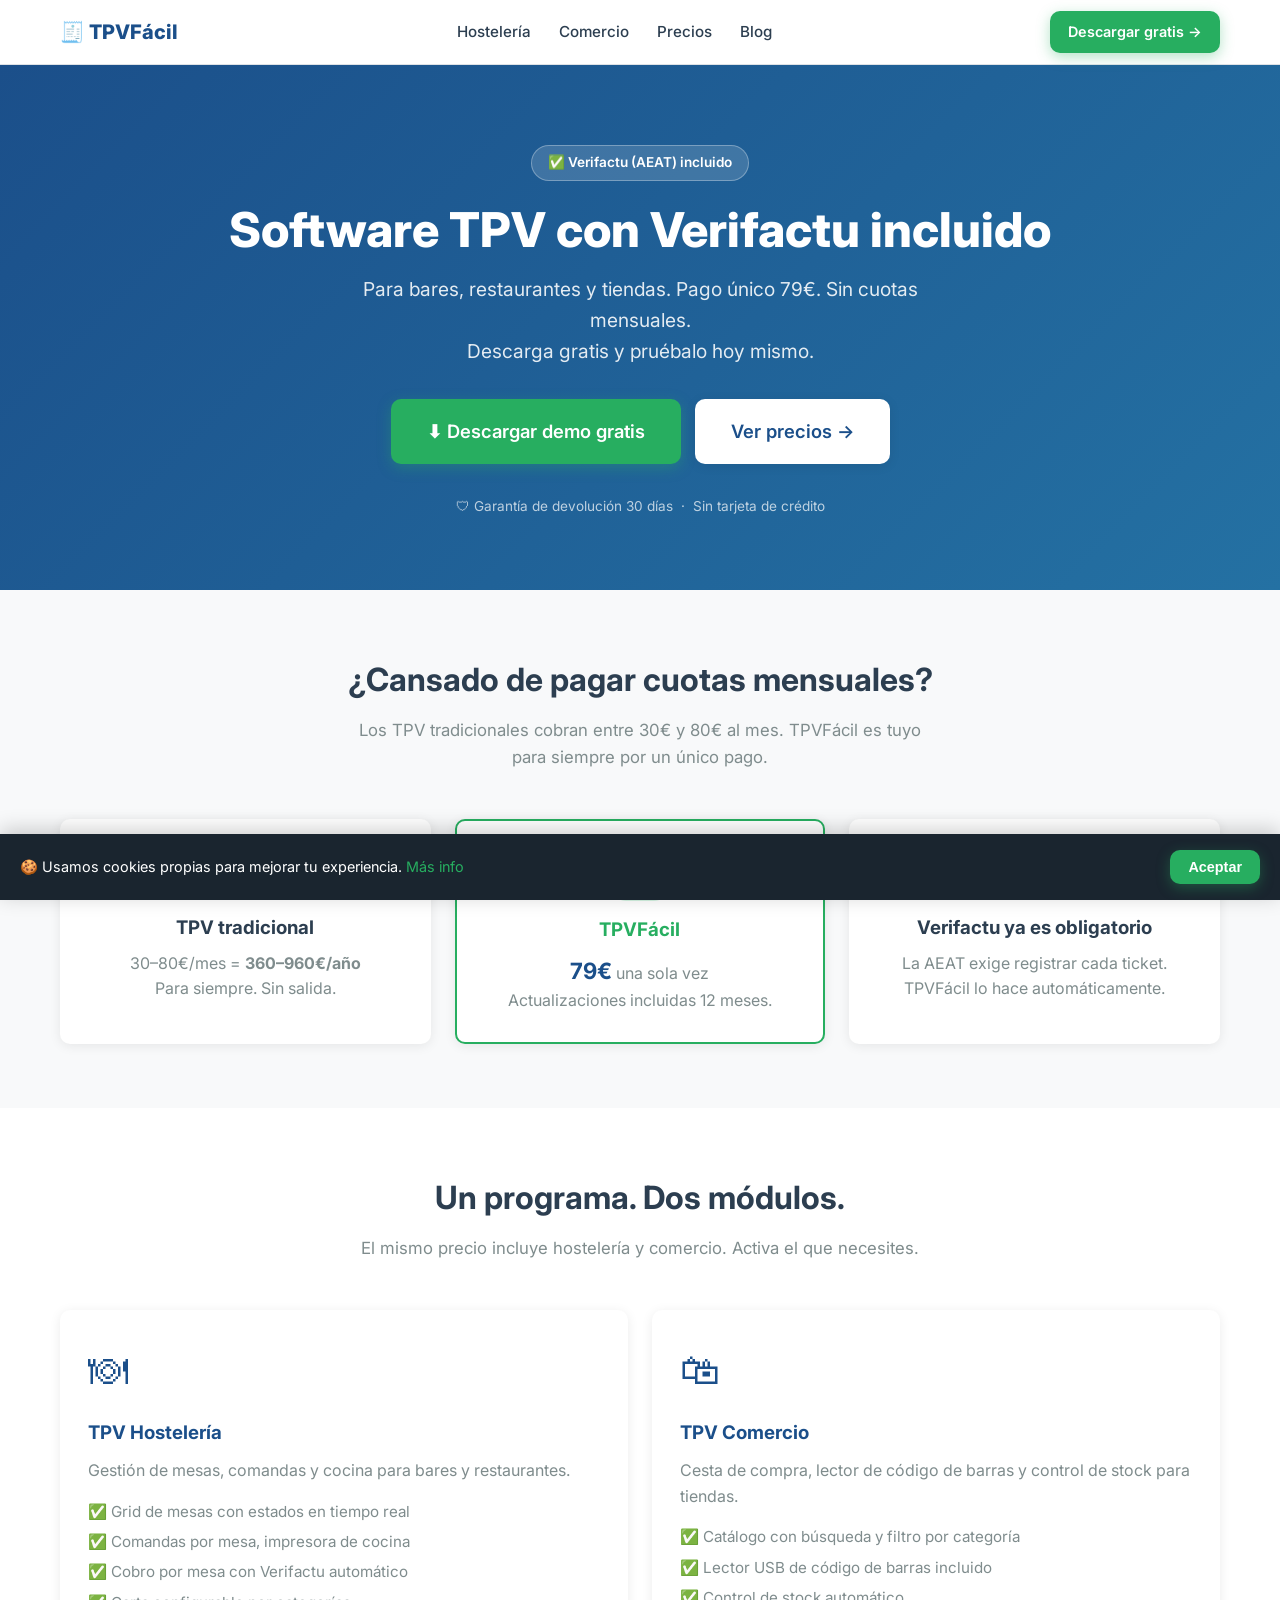
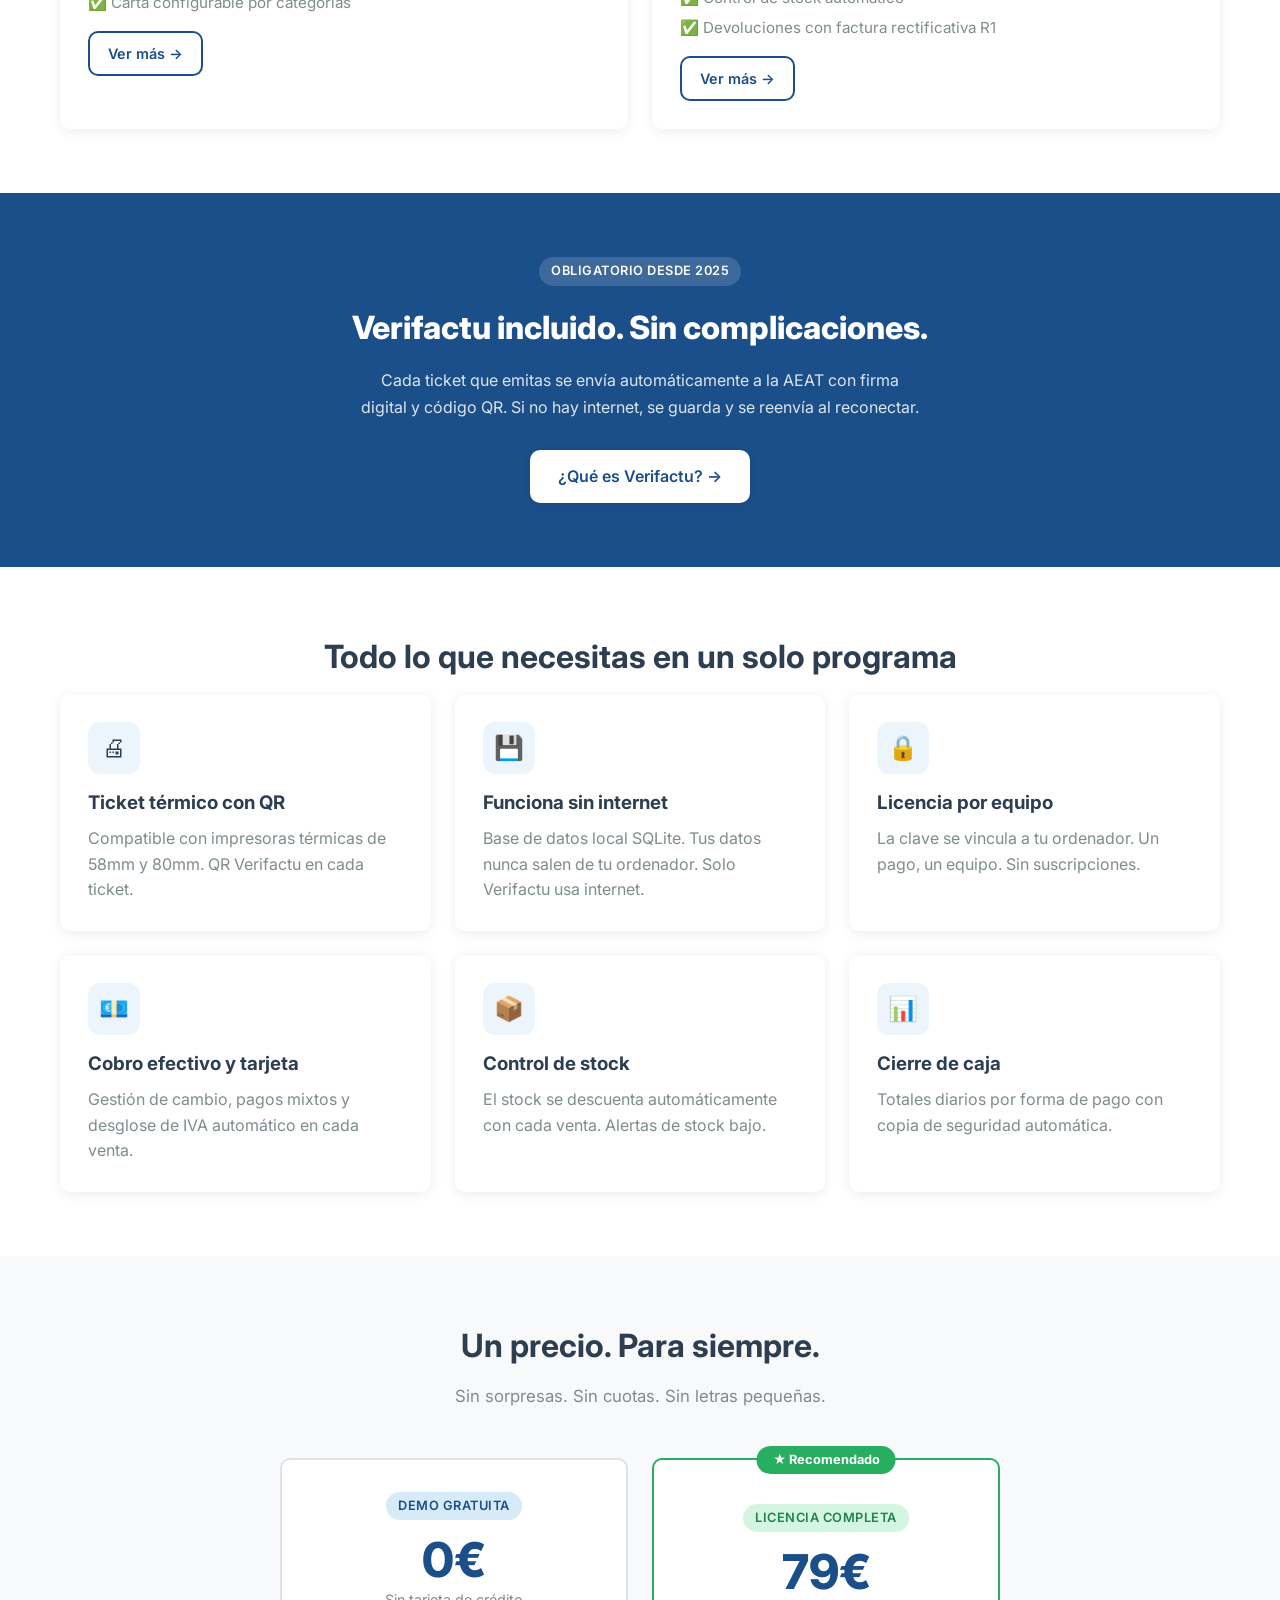
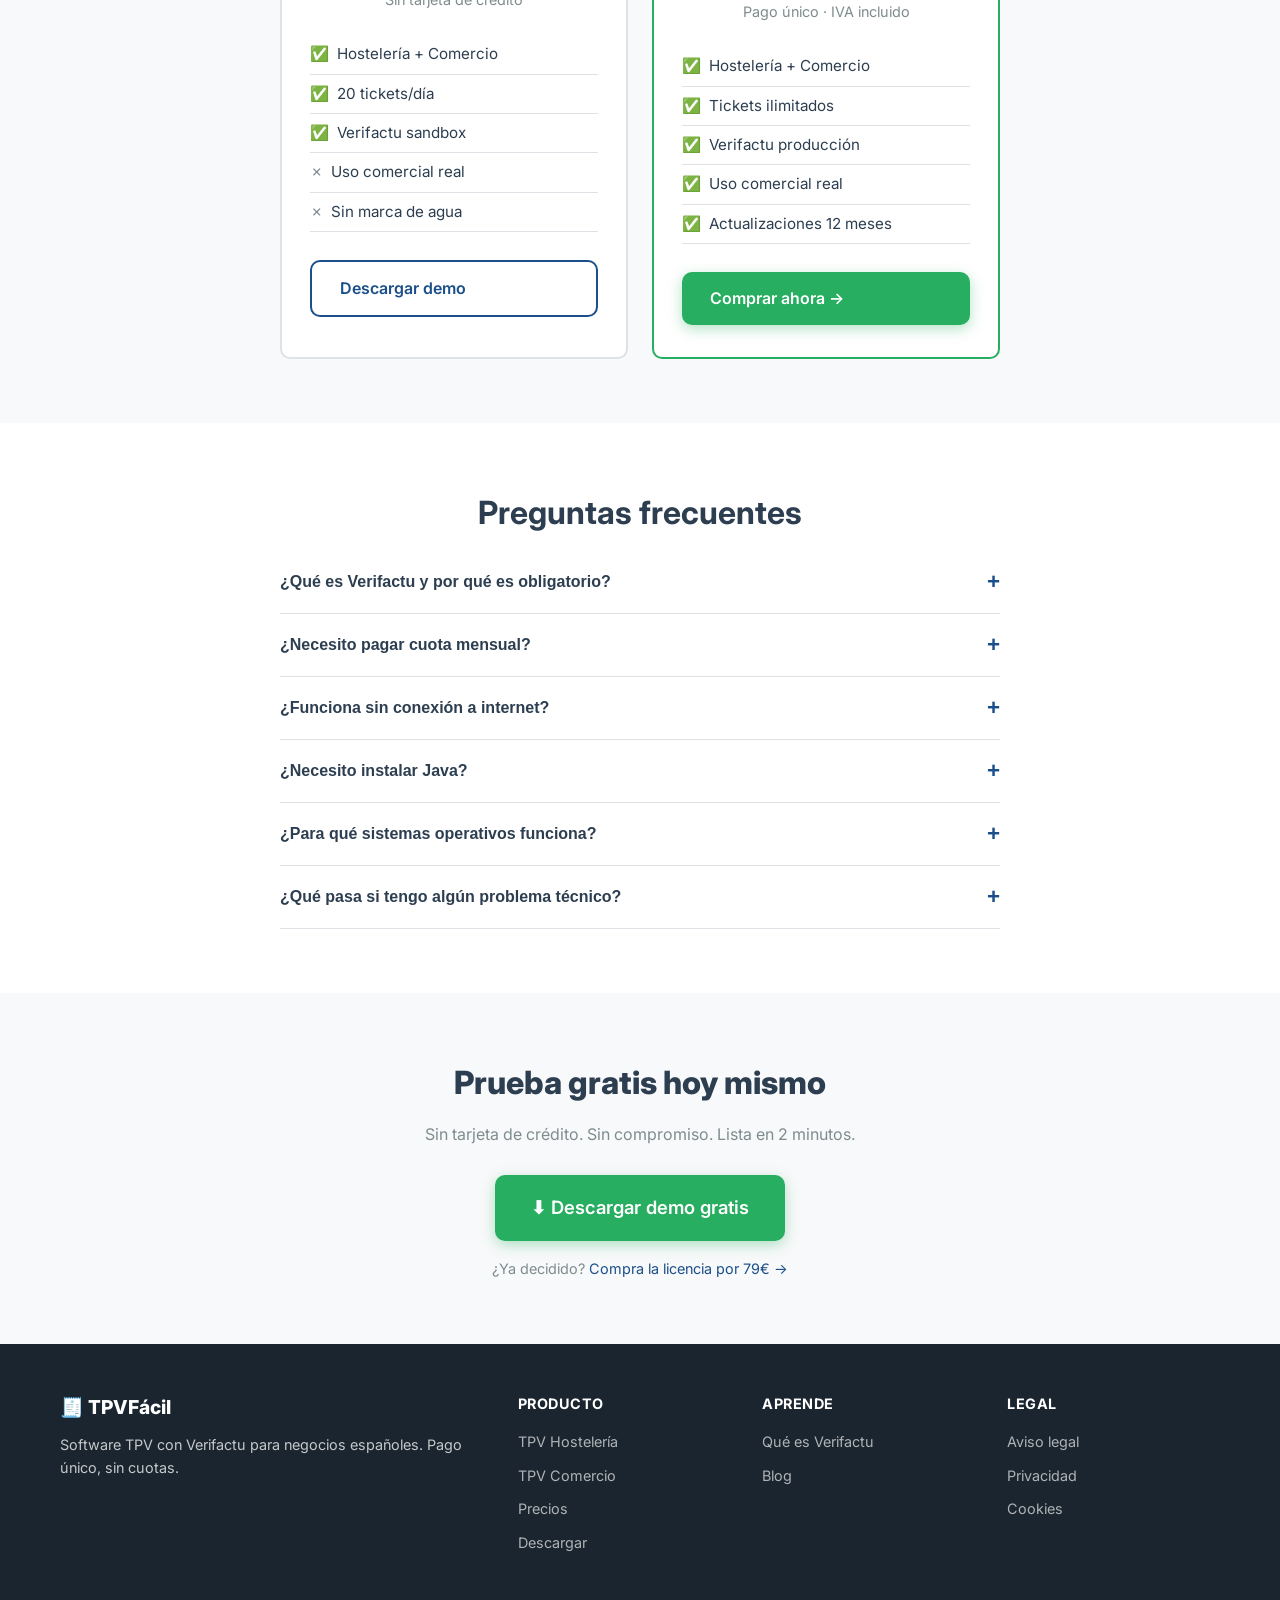
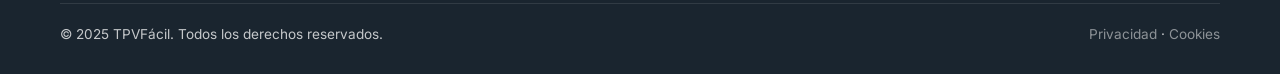
==== Web/index.html @ f5080285 "feat(web): fase 6 completa — web corporativa TPVFácil - Landing page, hostelería, comercio, precios," ====
<!DOCTYPE html>
<html lang="es">
<head>
  <meta charset="UTF-8">
  <meta name="viewport" content="width=device-width, initial-scale=1.0">
  <title>TPVFácil — Software TPV con Verifactu para Hostelería y Comercio | 79€</title>
  <meta name="description" content="Software TPV con Verifactu incluido para bares, restaurantes y tiendas. Pago único desde 79€. Sin suscripciones. Descarga gratis la demo.">
  <meta name="robots" content="index, follow">
  <link rel="canonical" href="https://tpvfacil.es/">

  <!-- Open Graph -->
  <meta property="og:type"        content="website">
  <meta property="og:url"         content="https://tpvfacil.es/">
  <meta property="og:title"       content="TPVFácil — Software TPV con Verifactu | 79€ pago único">
  <meta property="og:description" content="TPV para negocios españoles con Verifactu incluido. Sin cuotas mensuales.">
  <meta property="og:image"       content="https://tpvfacil.es/assets/img/og-home.png">

  <!-- Fuente -->
  <link rel="preconnect" href="https://fonts.googleapis.com">
  <link rel="preconnect" href="https://fonts.gstatic.com" crossorigin>
  <link href="https://fonts.googleapis.com/css2?family=Inter:wght@400;500;600;700;800&display=swap" rel="stylesheet">
  <link rel="stylesheet" href="assets/css/global.css">

  <!-- Schema.org SoftwareApplication + FAQPage -->
  <script type="application/ld+json">
  {
    "@context": "https://schema.org",
    "@graph": [
      {
        "@type": "SoftwareApplication",
        "name": "TPVFácil",
        "applicationCategory": "BusinessApplication",
        "operatingSystem": "Windows, macOS, Linux",
        "description": "Software TPV con Verifactu incluido para hostelería y comercio. Pago único.",
        "offers": {
          "@type": "Offer",
          "price": "79",
          "priceCurrency": "EUR",
          "availability": "https://schema.org/InStock"
        },
        "aggregateRating": {
          "@type": "AggregateRating",
          "ratingValue": "4.8",
          "reviewCount": "24"
        }
      },
      {
        "@type": "FAQPage",
        "mainEntity": [
          {
            "@type": "Question",
            "name": "¿Qué es Verifactu y por qué es obligatorio?",
            "acceptedAnswer": {
              "@type": "Answer",
              "text": "Verifactu es el sistema de la Agencia Tributaria (AEAT) que obliga a los negocios españoles a registrar y enviar cada ticket o factura en tiempo real. TPVFácil lo hace automáticamente en cada venta."
            }
          },
          {
            "@type": "Question",
            "name": "¿Necesito pagar cuota mensual?",
            "acceptedAnswer": {
              "@type": "Answer",
              "text": "No. TPVFácil tiene un precio único de 79€ que incluye tanto el módulo de hostelería como el de comercio, sin cuotas ni suscripciones."
            }
          },
          {
            "@type": "Question",
            "name": "¿Funciona sin internet?",
            "acceptedAnswer": {
              "@type": "Answer",
              "text": "Sí. TPVFácil funciona completamente sin internet. Solo necesita conexión en el momento de enviar los registros a la AEAT (Verifactu), que se realiza automáticamente y en segundo plano."
            }
          },
          {
            "@type": "Question",
            "name": "¿Necesito instalar Java para usar TPVFácil?",
            "acceptedAnswer": {
              "@type": "Answer",
              "text": "No. El instalador de TPVFácil ya incluye Java. Solo tienes que ejecutar el instalador y el programa estará listo para usarse."
            }
          },
          {
            "@type": "Question",
            "name": "¿Puedo probarlo antes de comprar?",
            "acceptedAnswer": {
              "@type": "Answer",
              "text": "Sí. La versión demo es completamente gratuita y no requiere tarjeta de crédito. Puedes emitir hasta 20 tickets diarios para probar todas las funciones."
            }
          },
          {
            "@type": "Question",
            "name": "¿Para qué sistemas operativos está disponible?",
            "acceptedAnswer": {
              "@type": "Answer",
              "text": "TPVFácil está disponible para Windows 10/11, macOS 13 o superior y distribuciones Linux basadas en Debian (Ubuntu, Linux Mint...)."
            }
          }
        ]
      }
    ]
  }
  </script>
</head>
<body>

<!-- ── NAVEGACIÓN ───────────────────────────────────── -->
<nav class="nav">
  <div class="contenedor">
    <div class="nav-inner">
      <a href="/" class="nav-logo">🧾 TPVFácil</a>
      <ul class="nav-links">
        <li><a href="/hosteleria/">Hostelería</a></li>
        <li><a href="/comercio/">Comercio</a></li>
        <li><a href="/precios/">Precios</a></li>
        <li><a href="/blog/">Blog</a></li>
      </ul>
      <a href="/descargar/" class="btn btn-primario btn-pequeno nav-cta">Descargar gratis →</a>
      <button class="nav-hamburger" id="btn-hamburguesa" aria-label="Menú" aria-expanded="false">
        <span></span><span></span><span></span>
      </button>
    </div>
  </div>
  <div class="nav-movil" id="nav-movil">
    <a href="/hosteleria/">🍽 Hostelería</a>
    <a href="/comercio/">🛍 Comercio</a>
    <a href="/precios/">💶 Precios</a>
    <a href="/blog/">📝 Blog</a>
    <a href="/descargar/" class="btn btn-primario mt-8">Descargar gratis →</a>
  </div>
</nav>

<!-- ── HERO ─────────────────────────────────────────── -->
<section class="hero">
  <div class="contenedor">
    <span class="hero-badge">✅ Verifactu (AEAT) incluido</span>
    <h1>Software TPV con Verifactu incluido</h1>
    <p class="hero-subtitulo">
      Para bares, restaurantes y tiendas. Pago único 79€. Sin cuotas mensuales.<br>
      Descarga gratis y pruébalo hoy mismo.
    </p>
    <div class="hero-botones">
      <a href="/descargar/" class="btn btn-primario btn-grande">⬇ Descargar demo gratis</a>
      <a href="/precios/" class="btn btn-blanco btn-grande">Ver precios →</a>
    </div>
    <p class="hero-garantia">🛡 Garantía de devolución 30 días &nbsp;·&nbsp; Sin tarjeta de crédito</p>
  </div>
</section>

<!-- ── DOLOR → SOLUCIÓN ─────────────────────────────── -->
<section class="seccion seccion-fondo">
  <div class="contenedor">
    <h2 class="seccion-titulo">¿Cansado de pagar cuotas mensuales?</h2>
    <p class="seccion-subtitulo">Los TPV tradicionales cobran entre 30€ y 80€ al mes. TPVFácil es tuyo para siempre por un único pago.</p>
    <div class="grid-3">
      <div class="tarjeta text-center">
        <div class="feature-icon" style="margin:0 auto 14px;">💸</div>
        <h3 style="margin-bottom:8px;">TPV tradicional</h3>
        <p class="text-gris">30–80€/mes = <strong>360–960€/año</strong><br>Para siempre. Sin salida.</p>
      </div>
      <div class="tarjeta text-center" style="border: 2px solid var(--verde);">
        <div class="feature-icon" style="margin:0 auto 14px; background:#D5F5E3;">✅</div>
        <h3 style="margin-bottom:8px; color:var(--verde);">TPVFácil</h3>
        <p class="text-gris"><strong style="color:var(--azul); font-size:1.4rem;">79€</strong> una sola vez<br>Actualizaciones incluidas 12 meses.</p>
      </div>
      <div class="tarjeta text-center">
        <div class="feature-icon" style="margin:0 auto 14px;">⚖️</div>
        <h3 style="margin-bottom:8px;">Verifactu ya es obligatorio</h3>
        <p class="text-gris">La AEAT exige registrar cada ticket. TPVFácil lo hace automáticamente.</p>
      </div>
    </div>
  </div>
</section>

<!-- ── DOS MÓDULOS ───────────────────────────────────── -->
<section class="seccion">
  <div class="contenedor">
    <h2 class="seccion-titulo">Un programa. Dos módulos.</h2>
    <p class="seccion-subtitulo">El mismo precio incluye hostelería y comercio. Activa el que necesites.</p>
    <div class="grid-2">
      <a href="/hosteleria/" class="tarjeta" style="display:block; text-decoration:none;">
        <div style="font-size:2.5rem; margin-bottom:16px;">🍽</div>
        <h3 style="margin-bottom:10px; color:var(--azul);">TPV Hostelería</h3>
        <p class="text-gris" style="margin-bottom:16px;">Gestión de mesas, comandas y cocina para bares y restaurantes.</p>
        <ul style="color:var(--gris); font-size:0.95rem; display:flex; flex-direction:column; gap:6px;">
          <li>✅ Grid de mesas con estados en tiempo real</li>
          <li>✅ Comandas por mesa, impresora de cocina</li>
          <li>✅ Cobro por mesa con Verifactu automático</li>
          <li>✅ Carta configurable por categorías</li>
        </ul>
        <span class="btn btn-secundario btn-pequeno mt-16">Ver más →</span>
      </a>
      <a href="/comercio/" class="tarjeta" style="display:block; text-decoration:none;">
        <div style="font-size:2.5rem; margin-bottom:16px;">🛍</div>
        <h3 style="margin-bottom:10px; color:var(--azul);">TPV Comercio</h3>
        <p class="text-gris" style="margin-bottom:16px;">Cesta de compra, lector de código de barras y control de stock para tiendas.</p>
        <ul style="color:var(--gris); font-size:0.95rem; display:flex; flex-direction:column; gap:6px;">
          <li>✅ Catálogo con búsqueda y filtro por categoría</li>
          <li>✅ Lector USB de código de barras incluido</li>
          <li>✅ Control de stock automático</li>
          <li>✅ Devoluciones con factura rectificativa R1</li>
        </ul>
        <span class="btn btn-secundario btn-pequeno mt-16">Ver más →</span>
      </a>
    </div>
  </div>
</section>

<!-- ── VERIFACTU ─────────────────────────────────────── -->
<section class="seccion seccion-azul">
  <div class="contenedor text-center">
    <span class="badge" style="background:rgba(255,255,255,.15); color:white; margin-bottom:16px;">Obligatorio desde 2025</span>
    <h2 style="font-size:clamp(1.5rem,3vw,2rem); font-weight:800; margin-bottom:14px;">Verifactu incluido. Sin complicaciones.</h2>
    <p style="opacity:.85; max-width:560px; margin:0 auto 28px; line-height:1.7;">
      Cada ticket que emitas se envía automáticamente a la AEAT con firma digital y código QR.
      Si no hay internet, se guarda y se reenvía al reconectar.
    </p>
    <a href="/verifactu/" class="btn btn-blanco">¿Qué es Verifactu? →</a>
  </div>
</section>

<!-- ── CARACTERÍSTICAS ───────────────────────────────── -->
<section class="seccion">
  <div class="contenedor">
    <h2 class="seccion-titulo">Todo lo que necesitas en un solo programa</h2>
    <div class="grid-3">
      <div class="tarjeta">
        <div class="feature-icon">🖨</div>
        <h3 style="margin-bottom:8px;">Ticket térmico con QR</h3>
        <p class="text-gris">Compatible con impresoras térmicas de 58mm y 80mm. QR Verifactu en cada ticket.</p>
      </div>
      <div class="tarjeta">
        <div class="feature-icon">💾</div>
        <h3 style="margin-bottom:8px;">Funciona sin internet</h3>
        <p class="text-gris">Base de datos local SQLite. Tus datos nunca salen de tu ordenador. Solo Verifactu usa internet.</p>
      </div>
      <div class="tarjeta">
        <div class="feature-icon">🔒</div>
        <h3 style="margin-bottom:8px;">Licencia por equipo</h3>
        <p class="text-gris">La clave se vincula a tu ordenador. Un pago, un equipo. Sin suscripciones.</p>
      </div>
      <div class="tarjeta">
        <div class="feature-icon">💶</div>
        <h3 style="margin-bottom:8px;">Cobro efectivo y tarjeta</h3>
        <p class="text-gris">Gestión de cambio, pagos mixtos y desglose de IVA automático en cada venta.</p>
      </div>
      <div class="tarjeta">
        <div class="feature-icon">📦</div>
        <h3 style="margin-bottom:8px;">Control de stock</h3>
        <p class="text-gris">El stock se descuenta automáticamente con cada venta. Alertas de stock bajo.</p>
      </div>
      <div class="tarjeta">
        <div class="feature-icon">📊</div>
        <h3 style="margin-bottom:8px;">Cierre de caja</h3>
        <p class="text-gris">Totales diarios por forma de pago con copia de seguridad automática.</p>
      </div>
    </div>
  </div>
</section>

<!-- ── PRECIOS ───────────────────────────────────────── -->
<section class="seccion seccion-fondo">
  <div class="contenedor">
    <h2 class="seccion-titulo">Un precio. Para siempre.</h2>
    <p class="seccion-subtitulo">Sin sorpresas. Sin cuotas. Sin letras pequeñas.</p>
    <div class="grid-2" style="max-width:720px; margin:0 auto;">
      <div class="precio-tarjeta">
        <span class="badge badge-azul">Demo gratuita</span>
        <p class="precio-importe">0€</p>
        <p class="precio-periodo">Sin tarjeta de crédito</p>
        <ul class="precio-lista">
          <li><span class="si">✅</span> Hostelería + Comercio</li>
          <li><span class="si">✅</span> 20 tickets/día</li>
          <li><span class="si">✅</span> Verifactu sandbox</li>
          <li><span class="no">✗</span> Uso comercial real</li>
          <li><span class="no">✗</span> Sin marca de agua</li>
        </ul>
        <a href="/descargar/" class="btn btn-secundario w-100">Descargar demo</a>
      </div>
      <div class="precio-tarjeta destacado">
        <span class="badge badge-verde" style="margin-top:12px; display:inline-block;">Licencia completa</span>
        <p class="precio-importe">79€</p>
        <p class="precio-periodo">Pago único · IVA incluido</p>
        <ul class="precio-lista">
          <li><span class="si">✅</span> Hostelería + Comercio</li>
          <li><span class="si">✅</span> Tickets ilimitados</li>
          <li><span class="si">✅</span> Verifactu producción</li>
          <li><span class="si">✅</span> Uso comercial real</li>
          <li><span class="si">✅</span> Actualizaciones 12 meses</li>
        </ul>
        <a href="/precios/" class="btn btn-primario w-100">Comprar ahora →</a>
      </div>
    </div>
  </div>
</section>

<!-- ── FAQ ───────────────────────────────────────────── -->
<section class="seccion">
  <div class="contenedor" style="max-width:760px;">
    <h2 class="seccion-titulo">Preguntas frecuentes</h2>
    <div class="faq-item">
      <button class="faq-pregunta">¿Qué es Verifactu y por qué es obligatorio?</button>
      <div class="faq-respuesta">Verifactu es el sistema de la Agencia Tributaria que obliga a los negocios a registrar cada ticket en tiempo real. TPVFácil lo hace automáticamente por ti en cada venta, sin que tengas que hacer nada.</div>
    </div>
    <div class="faq-item">
      <button class="faq-pregunta">¿Necesito pagar cuota mensual?</button>
      <div class="faq-respuesta">No. TPVFácil tiene un precio único de 79€ que incluye los dos módulos (hostelería y comercio). Sin cuotas mensuales, sin suscripciones.</div>
    </div>
    <div class="faq-item">
      <button class="faq-pregunta">¿Funciona sin conexión a internet?</button>
      <div class="faq-respuesta">Sí. El programa funciona completamente offline. Solo necesita internet para enviar los registros Verifactu a la AEAT, lo que hace en segundo plano. Si no hay conexión, guarda el registro y lo reenvía automáticamente al reconectar.</div>
    </div>
    <div class="faq-item">
      <button class="faq-pregunta">¿Necesito instalar Java?</button>
      <div class="faq-respuesta">No. El instalador ya incluye Java 21. Solo tienes que ejecutarlo y el programa estará listo para funcionar.</div>
    </div>
    <div class="faq-item">
      <button class="faq-pregunta">¿Para qué sistemas operativos funciona?</button>
      <div class="faq-respuesta">Windows 10 y 11, macOS 13 o superior, y distribuciones Linux basadas en Debian como Ubuntu o Linux Mint.</div>
    </div>
    <div class="faq-item">
      <button class="faq-pregunta">¿Qué pasa si tengo algún problema técnico?</button>
      <div class="faq-respuesta">Puedes contactarnos por correo y te respondemos en menos de 24 horas en días laborables. Además, tienes garantía de devolución de 30 días sin preguntas.</div>
    </div>
  </div>
</section>

<!-- ── CTA FINAL ─────────────────────────────────────── -->
<section class="seccion seccion-fondo">
  <div class="contenedor text-center">
    <h2 style="font-size:clamp(1.5rem,3vw,2rem); font-weight:800; margin-bottom:14px;">Prueba gratis hoy mismo</h2>
    <p class="text-gris" style="margin-bottom:28px;">Sin tarjeta de crédito. Sin compromiso. Lista en 2 minutos.</p>
    <a href="/descargar/" class="btn btn-primario btn-grande">⬇ Descargar demo gratis</a>
    <p class="text-gris mt-16" style="font-size:0.9rem;">¿Ya decidido? <a href="/precios/">Compra la licencia por 79€ →</a></p>
  </div>
</section>

<!-- ── FOOTER ────────────────────────────────────────── -->
<footer class="footer">
  <div class="contenedor">
    <div class="footer-grid">
      <div>
        <p class="footer-marca">🧾 TPVFácil</p>
        <p class="footer-desc">Software TPV con Verifactu para negocios españoles. Pago único, sin cuotas.</p>
      </div>
      <div class="footer-col">
        <h4>Producto</h4>
        <ul>
          <li><a href="/hosteleria/">TPV Hostelería</a></li>
          <li><a href="/comercio/">TPV Comercio</a></li>
          <li><a href="/precios/">Precios</a></li>
          <li><a href="/descargar/">Descargar</a></li>
        </ul>
      </div>
      <div class="footer-col">
        <h4>Aprende</h4>
        <ul>
          <li><a href="/verifactu/">Qué es Verifactu</a></li>
          <li><a href="/blog/">Blog</a></li>
        </ul>
      </div>
      <div class="footer-col">
        <h4>Legal</h4>
        <ul>
          <li><a href="/legal/aviso-legal.html">Aviso legal</a></li>
          <li><a href="/legal/privacidad.html">Privacidad</a></li>
          <li><a href="/legal/cookies.html">Cookies</a></li>
        </ul>
      </div>
    </div>
    <div class="footer-bottom">
      <span>© 2025 TPVFácil. Todos los derechos reservados.</span>
      <span><a href="/legal/privacidad.html">Privacidad</a> · <a href="/legal/cookies.html">Cookies</a></span>
    </div>
  </div>
</footer>

<!-- ── BANNER COOKIES ────────────────────────────────── -->
<div id="banner-cookies" class="oculto">
  <p>🍪 Usamos cookies propias para mejorar tu experiencia. <a href="/legal/cookies.html">Más info</a></p>
  <button id="aceptar-cookies" class="btn btn-primario btn-pequeno">Aceptar</button>
</div>

<script src="assets/js/main.js"></script>
</body>
</html>
---- Web/assets/css/global.css ----
/* =====================================================
   TPVFácil — CSS Global
   Mobile-first, sin frameworks
   ===================================================== */

/* ── Variables ────────────────────────────────────── */
:root {
  --azul:       #1B4F8A;
  --azul-oscuro:#143D6B;
  --verde:      #27AE60;
  --verde-oscuro:#1E8449;
  --naranja:    #E67E22;
  --rojo:       #E74C3C;
  --fondo:      #F8F9FA;
  --blanco:     #FFFFFF;
  --texto:      #2C3E50;
  --gris:       #7F8C8D;
  --gris-claro: #ECF0F1;
  --borde:      #DEE2E6;
  --sombra:     0 2px 12px rgba(0,0,0,0.08);
  --sombra-hover: 0 6px 24px rgba(0,0,0,0.14);
  --radio:      10px;
  --max-ancho:  1200px;
  --fuente:     'Inter', -apple-system, BlinkMacSystemFont, 'Segoe UI', sans-serif;
}

/* ── Reset ────────────────────────────────────────── */
*, *::before, *::after { box-sizing: border-box; margin: 0; padding: 0; }
html { scroll-behavior: smooth; font-size: 16px; }
body {
  font-family: var(--fuente);
  color: var(--texto);
  background: var(--blanco);
  line-height: 1.6;
  -webkit-font-smoothing: antialiased;
}
img { max-width: 100%; height: auto; display: block; }
a  { color: var(--azul); text-decoration: none; }
a:hover { text-decoration: underline; }
ul { list-style: none; }

/* ── Contenedor ───────────────────────────────────── */
.contenedor {
  width: 100%;
  max-width: var(--max-ancho);
  margin: 0 auto;
  padding: 0 20px;
}

/* ── Sección ──────────────────────────────────────── */
.seccion { padding: 64px 0; }
.seccion-fondo { background: var(--fondo); }
.seccion-azul  { background: var(--azul); color: white; }

.seccion-titulo {
  font-size: clamp(1.5rem, 3vw, 2rem);
  font-weight: 700;
  text-align: center;
  margin-bottom: 12px;
  color: var(--texto);
}
.seccion-subtitulo {
  text-align: center;
  color: var(--gris);
  font-size: 1.05rem;
  margin-bottom: 48px;
  max-width: 600px;
  margin-left: auto;
  margin-right: auto;
}

/* ── Botones ──────────────────────────────────────── */
.btn {
  display: inline-flex;
  align-items: center;
  gap: 8px;
  padding: 14px 28px;
  border-radius: var(--radio);
  font-size: 1rem;
  font-weight: 600;
  cursor: pointer;
  border: none;
  transition: transform .15s, box-shadow .15s, background .15s;
  text-decoration: none;
  white-space: nowrap;
}
.btn:hover { transform: translateY(-2px); text-decoration: none; }
.btn:active { transform: translateY(0); }

.btn-primario {
  background: var(--verde);
  color: white;
  box-shadow: 0 4px 14px rgba(39,174,96,0.35);
}
.btn-primario:hover { background: var(--verde-oscuro); box-shadow: 0 6px 20px rgba(39,174,96,0.45); }

.btn-secundario {
  background: transparent;
  color: var(--azul);
  border: 2px solid var(--azul);
}
.btn-secundario:hover { background: var(--azul); color: white; }

.btn-blanco {
  background: white;
  color: var(--azul);
  box-shadow: var(--sombra);
}
.btn-blanco:hover { box-shadow: var(--sombra-hover); }

.btn-grande { padding: 18px 36px; font-size: 1.15rem; }
.btn-pequeno { padding: 9px 18px; font-size: 0.9rem; }

/* ── Tarjeta ──────────────────────────────────────── */
.tarjeta {
  background: white;
  border-radius: var(--radio);
  box-shadow: var(--sombra);
  padding: 28px;
  transition: box-shadow .2s, transform .2s;
}
.tarjeta:hover { box-shadow: var(--sombra-hover); transform: translateY(-3px); }

/* ── Grid de características ──────────────────────── */
.grid-2 { display: grid; grid-template-columns: 1fr; gap: 24px; }
.grid-3 { display: grid; grid-template-columns: 1fr; gap: 24px; }
.grid-4 { display: grid; grid-template-columns: 1fr 1fr; gap: 20px; }

@media (min-width: 640px) {
  .grid-2 { grid-template-columns: 1fr 1fr; }
  .grid-4 { grid-template-columns: repeat(4, 1fr); }
}
@media (min-width: 900px) {
  .grid-3 { grid-template-columns: repeat(3, 1fr); }
}

/* ── Icono característica ─────────────────────────── */
.feature-icon {
  width: 52px;
  height: 52px;
  background: #EBF5FB;
  border-radius: 12px;
  display: flex;
  align-items: center;
  justify-content: center;
  font-size: 1.5rem;
  margin-bottom: 14px;
}

/* ── Badge ────────────────────────────────────────── */
.badge {
  display: inline-block;
  padding: 4px 12px;
  border-radius: 20px;
  font-size: 0.8rem;
  font-weight: 600;
  text-transform: uppercase;
  letter-spacing: .5px;
}
.badge-verde   { background: #D5F5E3; color: #1E8449; }
.badge-azul    { background: #D6EAF8; color: #1B4F8A; }
.badge-naranja { background: #FDEBD0; color: #E67E22; }

/* ── Tabla comparativa ────────────────────────────── */
.tabla-comparativa {
  width: 100%;
  border-collapse: collapse;
  margin-top: 24px;
}
.tabla-comparativa th {
  background: var(--azul);
  color: white;
  padding: 14px 16px;
  text-align: left;
}
.tabla-comparativa td {
  padding: 12px 16px;
  border-bottom: 1px solid var(--borde);
}
.tabla-comparativa tr:nth-child(even) td { background: var(--fondo); }
.tabla-comparativa .si  { color: var(--verde); font-weight: 700; }
.tabla-comparativa .no  { color: var(--gris); }

/* ── Precio tarjeta ───────────────────────────────── */
.precio-tarjeta {
  border: 2px solid var(--borde);
  border-radius: var(--radio);
  padding: 32px 28px;
  text-align: center;
  background: white;
}
.precio-tarjeta.destacado {
  border-color: var(--verde);
  position: relative;
}
.precio-tarjeta.destacado::before {
  content: '★ Recomendado';
  position: absolute;
  top: -14px;
  left: 50%;
  transform: translateX(-50%);
  background: var(--verde);
  color: white;
  padding: 4px 16px;
  border-radius: 20px;
  font-size: 0.8rem;
  font-weight: 700;
  white-space: nowrap;
}
.precio-importe {
  font-size: 3rem;
  font-weight: 800;
  color: var(--azul);
  line-height: 1;
  margin: 16px 0 4px;
}
.precio-periodo { color: var(--gris); font-size: 0.9rem; margin-bottom: 24px; }
.precio-lista   { text-align: left; margin-bottom: 28px; }
.precio-lista li {
  padding: 7px 0;
  border-bottom: 1px solid var(--borde);
  display: flex;
  align-items: center;
  gap: 8px;
  font-size: 0.95rem;
}
.precio-lista .si  { color: var(--verde); }
.precio-lista .no  { color: var(--gris); }

/* ── FAQ ──────────────────────────────────────────── */
.faq-item {
  border-bottom: 1px solid var(--borde);
}
.faq-pregunta {
  width: 100%;
  text-align: left;
  padding: 18px 0;
  background: none;
  border: none;
  font-size: 1rem;
  font-weight: 600;
  color: var(--texto);
  cursor: pointer;
  display: flex;
  justify-content: space-between;
  align-items: center;
  gap: 12px;
}
.faq-pregunta::after {
  content: '+';
  font-size: 1.4rem;
  color: var(--azul);
  flex-shrink: 0;
  transition: transform .2s;
}
.faq-item.abierto .faq-pregunta::after { transform: rotate(45deg); }
.faq-respuesta {
  display: none;
  padding-bottom: 16px;
  color: var(--gris);
  line-height: 1.7;
}
.faq-item.abierto .faq-respuesta { display: block; }

/* ── Caja aviso ───────────────────────────────────── */
.aviso {
  border-left: 4px solid var(--naranja);
  background: #FEF9E7;
  padding: 16px 20px;
  border-radius: 0 var(--radio) var(--radio) 0;
  margin: 24px 0;
}
.aviso-azul {
  border-color: var(--azul);
  background: #EBF5FB;
}

/* ── Pasos numerados ──────────────────────────────── */
.pasos { counter-reset: paso; }
.paso {
  display: flex;
  gap: 16px;
  align-items: flex-start;
  padding: 20px 0;
  border-bottom: 1px solid var(--borde);
}
.paso-num {
  counter-increment: paso;
  width: 36px;
  height: 36px;
  background: var(--azul);
  color: white;
  border-radius: 50%;
  display: flex;
  align-items: center;
  justify-content: center;
  font-weight: 700;
  flex-shrink: 0;
}
.paso-num::before { content: counter(paso); }

/* ── NAVEGACIÓN ───────────────────────────────────── */
.nav {
  position: sticky;
  top: 0;
  z-index: 100;
  background: white;
  border-bottom: 1px solid var(--borde);
  transition: box-shadow .2s;
}
.nav.con-sombra { box-shadow: 0 2px 12px rgba(0,0,0,0.1); }
.nav-inner {
  display: flex;
  align-items: center;
  justify-content: space-between;
  height: 64px;
}
.nav-logo {
  font-size: 1.25rem;
  font-weight: 800;
  color: var(--azul);
  text-decoration: none;
  display: flex;
  align-items: center;
  gap: 8px;
}
.nav-logo:hover { text-decoration: none; }
.nav-links {
  display: none;
  align-items: center;
  gap: 28px;
}
.nav-links a {
  color: var(--texto);
  font-size: 0.95rem;
  font-weight: 500;
  transition: color .15s;
}
.nav-links a:hover { color: var(--azul); text-decoration: none; }
.nav-cta { display: none; }

.nav-hamburger {
  background: none;
  border: none;
  cursor: pointer;
  padding: 8px;
  display: flex;
  flex-direction: column;
  gap: 5px;
}
.nav-hamburger span {
  display: block;
  width: 24px;
  height: 2px;
  background: var(--texto);
  transition: .3s;
}

/* Menú móvil */
.nav-movil {
  display: none;
  flex-direction: column;
  gap: 4px;
  padding: 12px 20px 20px;
  border-top: 1px solid var(--borde);
  background: white;
}
.nav-movil.abierto { display: flex; }
.nav-movil a {
  padding: 10px 0;
  color: var(--texto);
  font-weight: 500;
  border-bottom: 1px solid var(--borde);
}

@media (min-width: 900px) {
  .nav-links { display: flex; }
  .nav-cta   { display: inline-flex; }
  .nav-hamburger { display: none; }
}

/* ── HERO ─────────────────────────────────────────── */
.hero {
  background: linear-gradient(135deg, var(--azul) 0%, #2471A3 100%);
  color: white;
  padding: 80px 0 72px;
  text-align: center;
}
.hero-badge {
  display: inline-block;
  background: rgba(255,255,255,0.15);
  border: 1px solid rgba(255,255,255,0.3);
  color: white;
  padding: 6px 16px;
  border-radius: 20px;
  font-size: 0.85rem;
  font-weight: 600;
  margin-bottom: 20px;
}
.hero h1 {
  font-size: clamp(1.8rem, 4.5vw, 3rem);
  font-weight: 800;
  line-height: 1.2;
  margin-bottom: 16px;
}
.hero-subtitulo {
  font-size: clamp(1rem, 2vw, 1.2rem);
  opacity: .88;
  max-width: 580px;
  margin: 0 auto 32px;
  line-height: 1.6;
}
.hero-botones {
  display: flex;
  flex-wrap: wrap;
  gap: 14px;
  justify-content: center;
  margin-bottom: 32px;
}
.hero-garantia {
  font-size: 0.85rem;
  opacity: .7;
}

/* ── FOOTER ───────────────────────────────────────── */
.footer {
  background: #1A252F;
  color: rgba(255,255,255,.75);
  padding: 48px 0 28px;
}
.footer-grid {
  display: grid;
  grid-template-columns: 1fr;
  gap: 32px;
  margin-bottom: 40px;
}
@media (min-width: 640px) {
  .footer-grid { grid-template-columns: repeat(2, 1fr); }
}
@media (min-width: 900px) {
  .footer-grid { grid-template-columns: 2fr 1fr 1fr 1fr; }
}
.footer-marca {
  font-size: 1.2rem;
  font-weight: 800;
  color: white;
  margin-bottom: 10px;
}
.footer-desc { font-size: 0.9rem; line-height: 1.6; }
.footer-col h4 { color: white; font-size: 0.9rem; margin-bottom: 14px; text-transform: uppercase; letter-spacing: .5px; }
.footer-col ul li { margin-bottom: 8px; }
.footer-col a { color: rgba(255,255,255,.65); font-size: 0.9rem; transition: color .15s; }
.footer-col a:hover { color: white; text-decoration: none; }
.footer-bottom {
  border-top: 1px solid rgba(255,255,255,.1);
  padding-top: 20px;
  display: flex;
  flex-wrap: wrap;
  justify-content: space-between;
  gap: 12px;
  font-size: 0.85rem;
}
.footer-bottom a { color: rgba(255,255,255,.5); }
.footer-bottom a:hover { color: white; }

/* ── Banner cookies ───────────────────────────────── */
#banner-cookies {
  position: fixed;
  bottom: 0;
  left: 0;
  right: 0;
  background: #1A252F;
  color: white;
  padding: 16px 20px;
  display: flex;
  flex-wrap: wrap;
  align-items: center;
  gap: 16px;
  justify-content: space-between;
  z-index: 999;
  box-shadow: 0 -4px 20px rgba(0,0,0,0.2);
  font-size: 0.9rem;
}
#banner-cookies a { color: var(--verde); }
#banner-cookies.oculto { display: none; }

/* ── Breadcrumb ───────────────────────────────────── */
.breadcrumb {
  padding: 12px 0;
  font-size: 0.85rem;
  color: var(--gris);
}
.breadcrumb a { color: var(--azul); }
.breadcrumb span { margin: 0 6px; }

/* ── Utilities ────────────────────────────────────── */
.text-center { text-align: center; }
.text-gris   { color: var(--gris); }
.mt-8  { margin-top: 8px; }
.mt-16 { margin-top: 16px; }
.mt-24 { margin-top: 24px; }
.mt-32 { margin-top: 32px; }
.mb-8  { margin-bottom: 8px; }
.mb-16 { margin-bottom: 16px; }
.mb-24 { margin-bottom: 24px; }
.w-100 { width: 100%; }
.flex-center { display: flex; align-items: center; justify-content: center; gap: 12px; }
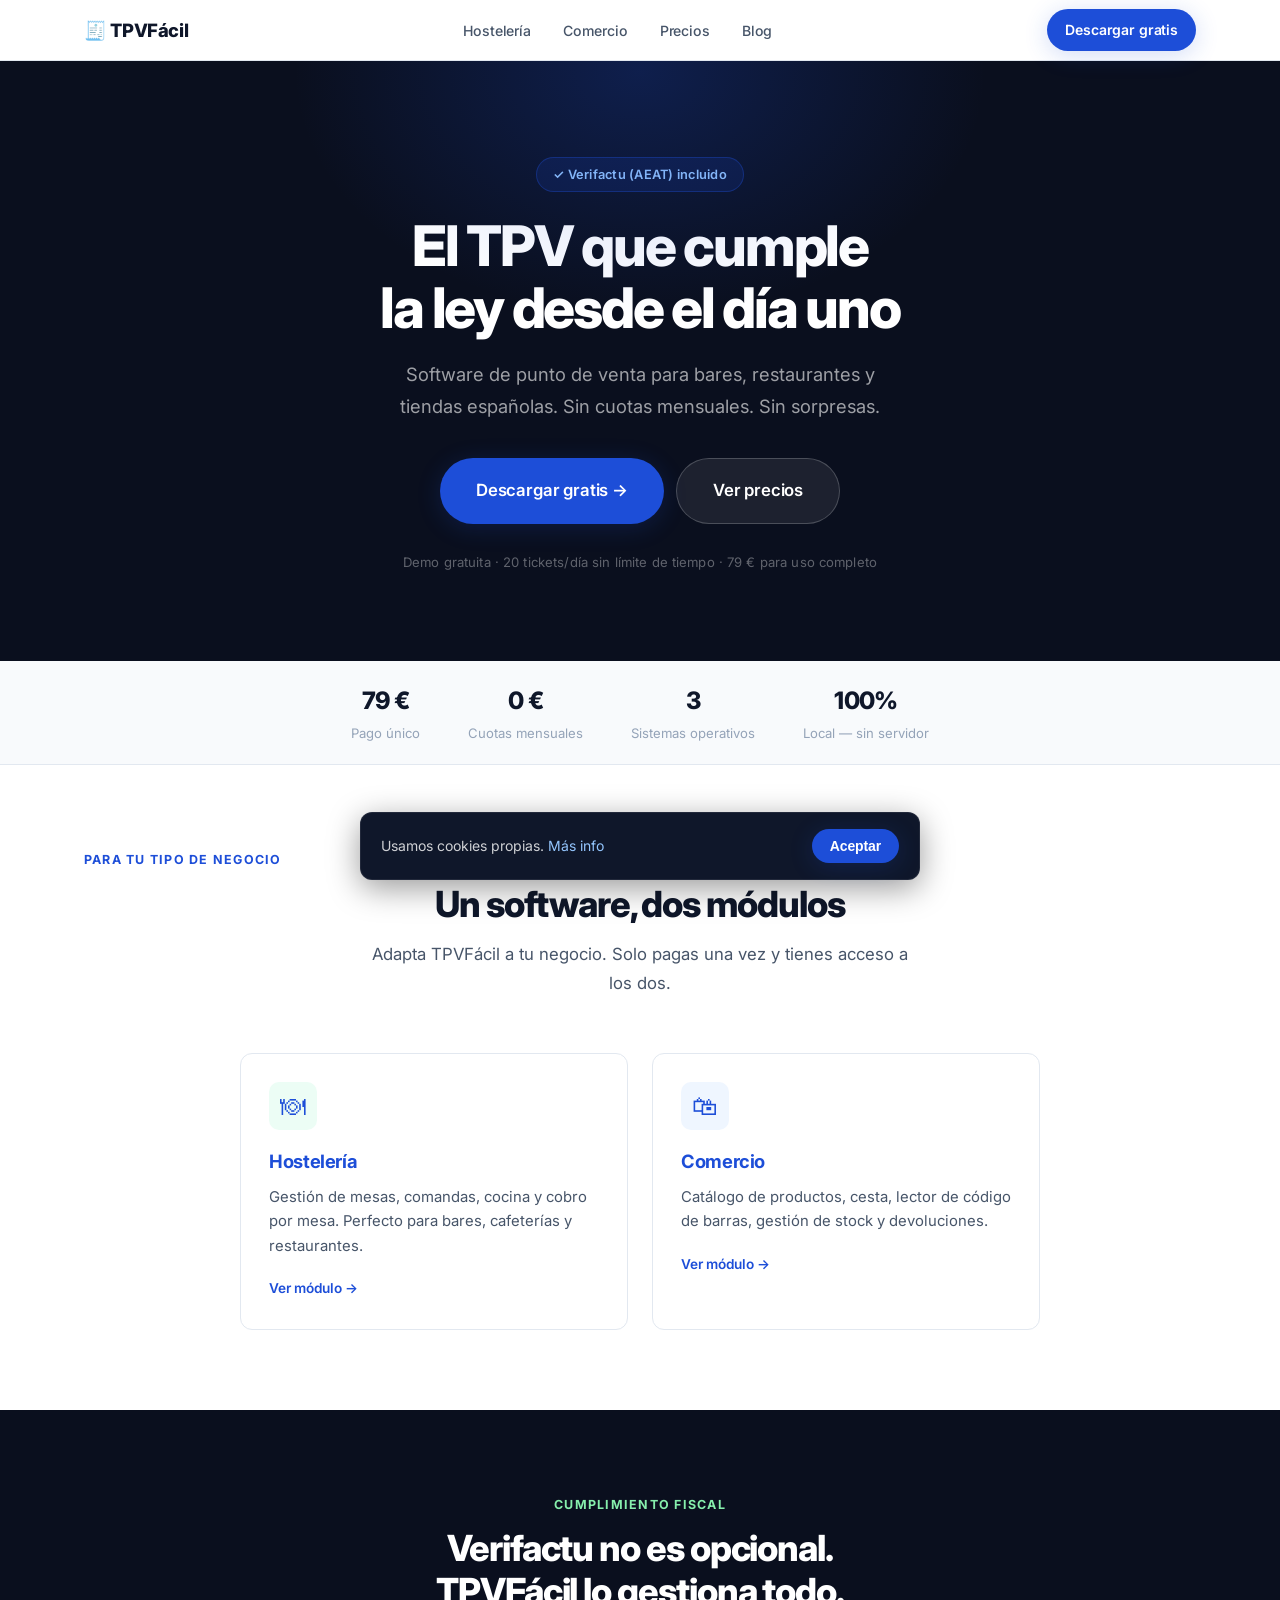
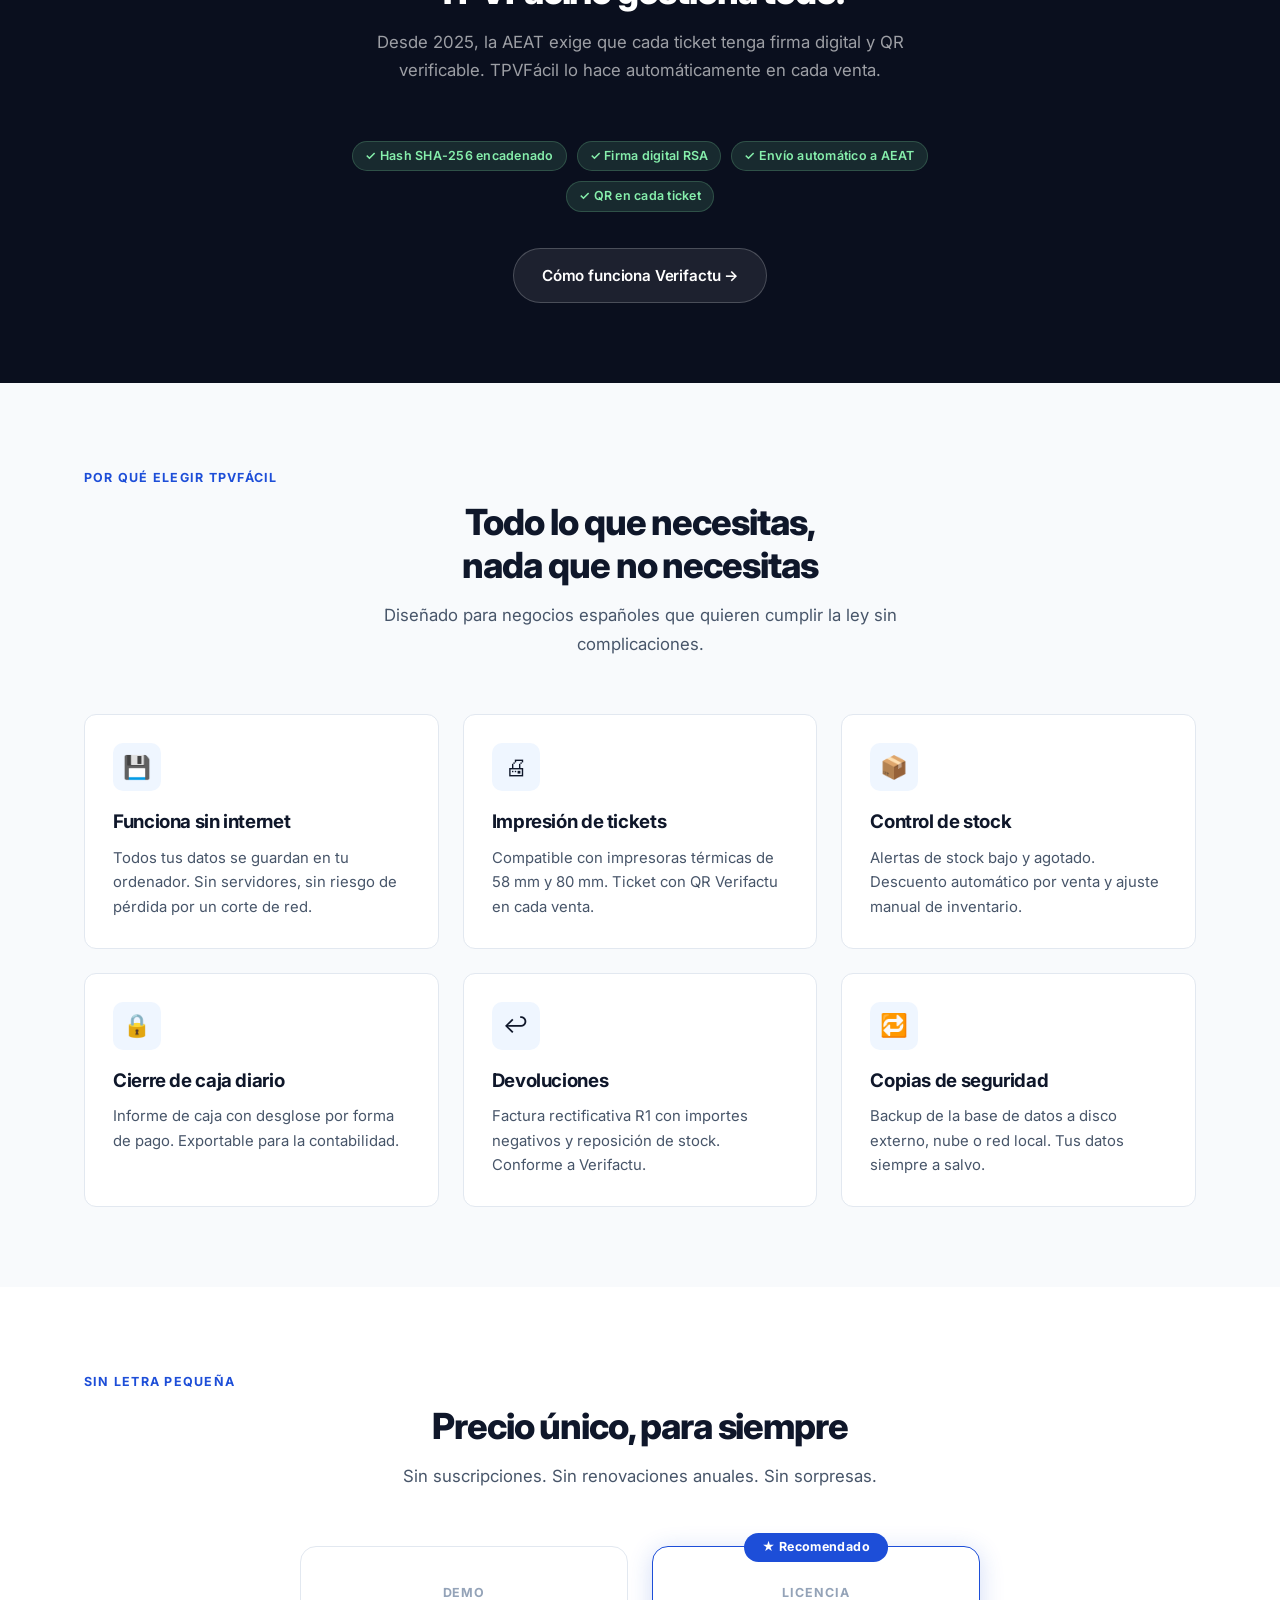
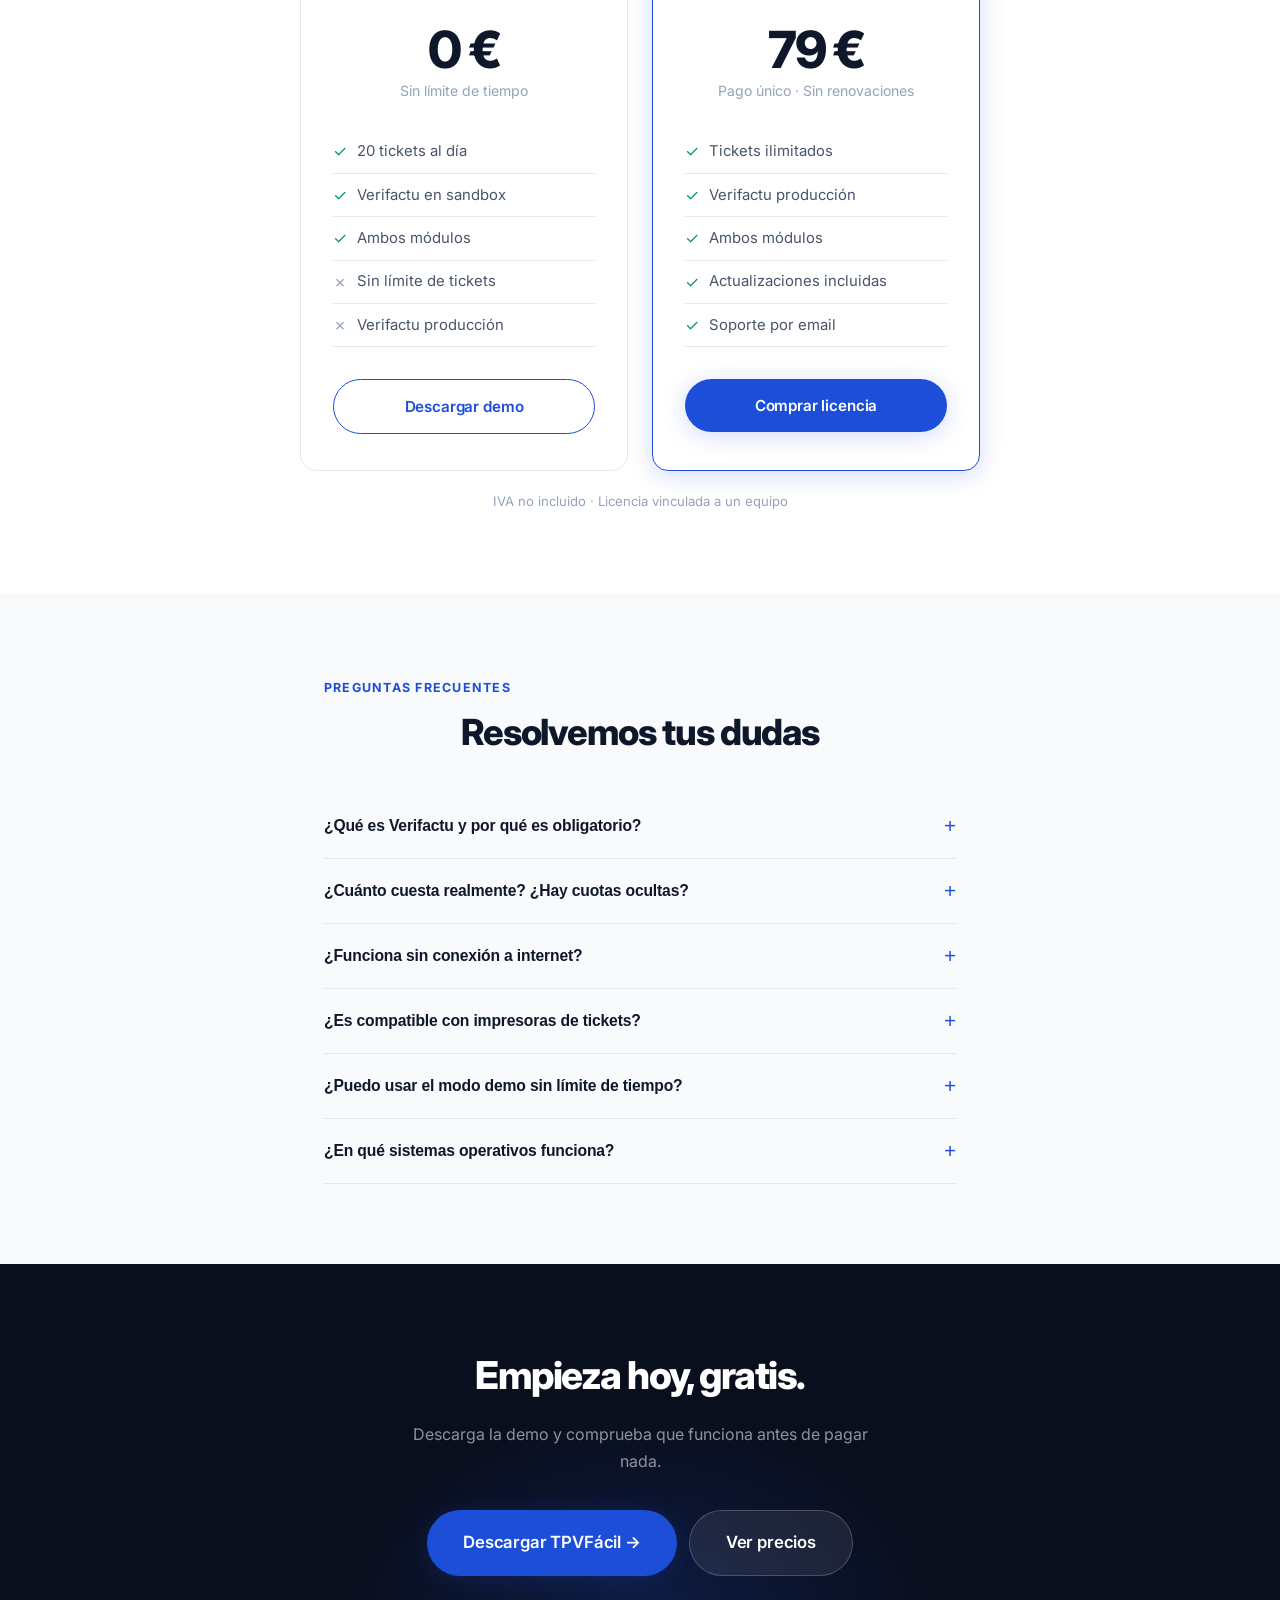
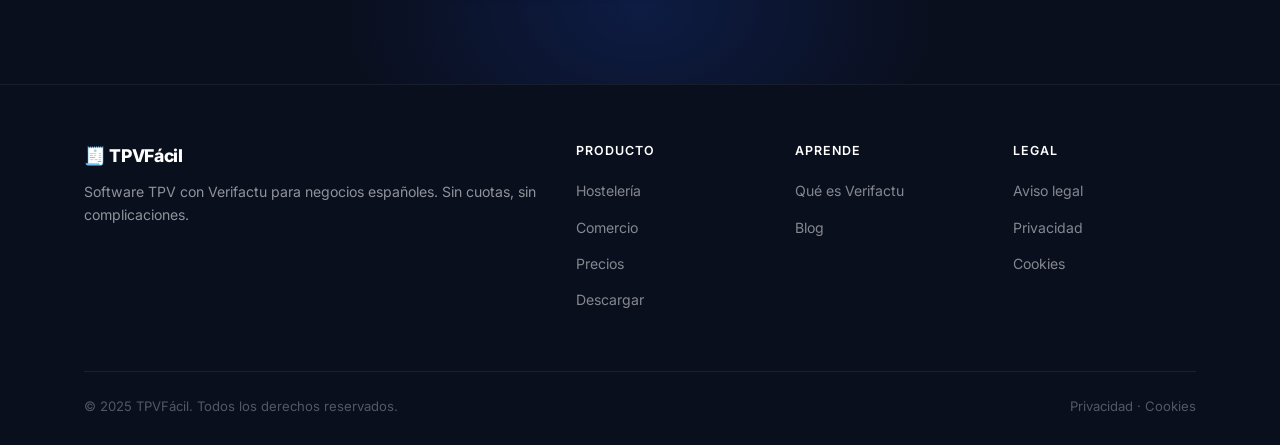
==== commit 7991312c: "feat(ui+web): redesign completo inspirado en Stripe/Coinbase App: - Header oscuro #0F172A en todas l" ====
--- a/Web/index.html
+++ b/Web/index.html
@@ -3,108 +3,26 @@
 <head>
   <meta charset="UTF-8">
   <meta name="viewport" content="width=device-width, initial-scale=1.0">
-  <title>TPVFácil — Software TPV con Verifactu para Hostelería y Comercio | 79€</title>
-  <meta name="description" content="Software TPV con Verifactu incluido para bares, restaurantes y tiendas. Pago único desde 79€. Sin suscripciones. Descarga gratis la demo.">
-  <meta name="robots" content="index, follow">
+  <title>TPVFácil — Software TPV con Verifactu | 79 € pago único</title>
+  <meta name="description" content="TPV para bares, restaurantes y comercios españoles. Cumple Verifactu desde el primer día. Sin cuotas mensuales, sin suscripciones. 79 € pago único.">
   <link rel="canonical" href="https://tpvfacil.es/">
-
-  <!-- Open Graph -->
-  <meta property="og:type"        content="website">
-  <meta property="og:url"         content="https://tpvfacil.es/">
-  <meta property="og:title"       content="TPVFácil — Software TPV con Verifactu | 79€ pago único">
-  <meta property="og:description" content="TPV para negocios españoles con Verifactu incluido. Sin cuotas mensuales.">
-  <meta property="og:image"       content="https://tpvfacil.es/assets/img/og-home.png">
-
-  <!-- Fuente -->
+  <meta property="og:title" content="TPVFácil — Software TPV con Verifactu">
+  <meta property="og:description" content="TPV para negocios españoles. Verifactu incluido. 79 € pago único.">
+  <meta property="og:type" content="website">
+  <meta property="og:url" content="https://tpvfacil.es/">
   <link rel="preconnect" href="https://fonts.googleapis.com">
-  <link rel="preconnect" href="https://fonts.gstatic.com" crossorigin>
   <link href="https://fonts.googleapis.com/css2?family=Inter:wght@400;500;600;700;800&display=swap" rel="stylesheet">
   <link rel="stylesheet" href="assets/css/global.css">
-
-  <!-- Schema.org SoftwareApplication + FAQPage -->
   <script type="application/ld+json">
-  {
-    "@context": "https://schema.org",
-    "@graph": [
-      {
-        "@type": "SoftwareApplication",
-        "name": "TPVFácil",
-        "applicationCategory": "BusinessApplication",
-        "operatingSystem": "Windows, macOS, Linux",
-        "description": "Software TPV con Verifactu incluido para hostelería y comercio. Pago único.",
-        "offers": {
-          "@type": "Offer",
-          "price": "79",
-          "priceCurrency": "EUR",
-          "availability": "https://schema.org/InStock"
-        },
-        "aggregateRating": {
-          "@type": "AggregateRating",
-          "ratingValue": "4.8",
-          "reviewCount": "24"
-        }
-      },
-      {
-        "@type": "FAQPage",
-        "mainEntity": [
-          {
-            "@type": "Question",
-            "name": "¿Qué es Verifactu y por qué es obligatorio?",
-            "acceptedAnswer": {
-              "@type": "Answer",
-              "text": "Verifactu es el sistema de la Agencia Tributaria (AEAT) que obliga a los negocios españoles a registrar y enviar cada ticket o factura en tiempo real. TPVFácil lo hace automáticamente en cada venta."
-            }
-          },
-          {
-            "@type": "Question",
-            "name": "¿Necesito pagar cuota mensual?",
-            "acceptedAnswer": {
-              "@type": "Answer",
-              "text": "No. TPVFácil tiene un precio único de 79€ que incluye tanto el módulo de hostelería como el de comercio, sin cuotas ni suscripciones."
-            }
-          },
-          {
-            "@type": "Question",
-            "name": "¿Funciona sin internet?",
-            "acceptedAnswer": {
-              "@type": "Answer",
-              "text": "Sí. TPVFácil funciona completamente sin internet. Solo necesita conexión en el momento de enviar los registros a la AEAT (Verifactu), que se realiza automáticamente y en segundo plano."
-            }
-          },
-          {
-            "@type": "Question",
-            "name": "¿Necesito instalar Java para usar TPVFácil?",
-            "acceptedAnswer": {
-              "@type": "Answer",
-              "text": "No. El instalador de TPVFácil ya incluye Java. Solo tienes que ejecutar el instalador y el programa estará listo para usarse."
-            }
-          },
-          {
-            "@type": "Question",
-            "name": "¿Puedo probarlo antes de comprar?",
-            "acceptedAnswer": {
-              "@type": "Answer",
-              "text": "Sí. La versión demo es completamente gratuita y no requiere tarjeta de crédito. Puedes emitir hasta 20 tickets diarios para probar todas las funciones."
-            }
-          },
-          {
-            "@type": "Question",
-            "name": "¿Para qué sistemas operativos está disponible?",
-            "acceptedAnswer": {
-              "@type": "Answer",
-              "text": "TPVFácil está disponible para Windows 10/11, macOS 13 o superior y distribuciones Linux basadas en Debian (Ubuntu, Linux Mint...)."
-            }
-          }
-        ]
-      }
-    ]
-  }
+  {"@context":"https://schema.org","@type":"SoftwareApplication","name":"TPVFácil","applicationCategory":"BusinessApplication","operatingSystem":"Windows, macOS, Linux","offers":{"@type":"Offer","price":"79","priceCurrency":"EUR"},"description":"Software TPV con Verifactu para hostelería y comercio español.","url":"https://tpvfacil.es"}
+  </script>
+  <script type="application/ld+json">
+  {"@context":"https://schema.org","@type":"FAQPage","mainEntity":[{"@type":"Question","name":"¿Qué es Verifactu?","acceptedAnswer":{"@type":"Answer","text":"Sistema de la AEAT que obliga a registrar cada venta con firma digital y QR verificable."}},{"@type":"Question","name":"¿Cuánto cuesta TPVFácil?","acceptedAnswer":{"@type":"Answer","text":"79 € pago único, sin cuotas mensuales ni suscripciones."}},{"@type":"Question","name":"¿Funciona sin internet?","acceptedAnswer":{"@type":"Answer","text":"Sí. TPVFácil funciona 100% offline. Solo necesita conexión para enviar registros Verifactu a la AEAT."}},{"@type":"Question","name":"¿Es compatible con Windows?","acceptedAnswer":{"@type":"Answer","text":"Sí, disponible para Windows, macOS y Linux. Incluye Java — no hay que instalar nada más."}},{"@type":"Question","name":"¿Puedo probarlo gratis?","acceptedAnswer":{"@type":"Answer","text":"Sí. El modo demo permite hasta 20 tickets al día sin límite de tiempo."}},{"@type":"Question","name":"¿Qué módulos incluye?","acceptedAnswer":{"@type":"Answer","text":"Módulo de Hostelería (mesas, comandas, cocina) y módulo de Comercio (cesta, stock, código de barras)."}}]}
   </script>
 </head>
 <body>
 
-<!-- ── NAVEGACIÓN ───────────────────────────────────── -->
-<nav class="nav">
+<nav class="nav" id="nav">
   <div class="contenedor">
     <div class="nav-inner">
       <a href="/" class="nav-logo">🧾 TPVFácil</a>
@@ -114,258 +32,229 @@
         <li><a href="/precios/">Precios</a></li>
         <li><a href="/blog/">Blog</a></li>
       </ul>
-      <a href="/descargar/" class="btn btn-primario btn-pequeno nav-cta">Descargar gratis →</a>
+      <a href="/descargar/" class="btn btn-primario btn-pequeno nav-cta">Descargar gratis</a>
       <button class="nav-hamburger" id="btn-hamburguesa" aria-label="Menú" aria-expanded="false">
         <span></span><span></span><span></span>
       </button>
     </div>
   </div>
   <div class="nav-movil" id="nav-movil">
-    <a href="/hosteleria/">🍽 Hostelería</a>
-    <a href="/comercio/">🛍 Comercio</a>
-    <a href="/precios/">💶 Precios</a>
-    <a href="/blog/">📝 Blog</a>
-    <a href="/descargar/" class="btn btn-primario mt-8">Descargar gratis →</a>
+    <a href="/hosteleria/">Hostelería</a>
+    <a href="/comercio/">Comercio</a>
+    <a href="/precios/">Precios</a>
+    <a href="/blog/">Blog</a>
+    <a href="/descargar/" class="btn btn-primario w-100 mt-8" style="justify-content:center;">Descargar gratis</a>
   </div>
 </nav>
 
-<!-- ── HERO ─────────────────────────────────────────── -->
+<!-- HERO -->
 <section class="hero">
   <div class="contenedor">
-    <span class="hero-badge">✅ Verifactu (AEAT) incluido</span>
-    <h1>Software TPV con Verifactu incluido</h1>
+    <span class="hero-badge">✓ Verifactu (AEAT) incluido</span>
+    <h1>El TPV que cumple<br>la ley desde el día uno</h1>
     <p class="hero-subtitulo">
-      Para bares, restaurantes y tiendas. Pago único 79€. Sin cuotas mensuales.<br>
-      Descarga gratis y pruébalo hoy mismo.
+      Software de punto de venta para bares, restaurantes y tiendas españolas.
+      Sin cuotas mensuales. Sin sorpresas.
     </p>
     <div class="hero-botones">
-      <a href="/descargar/" class="btn btn-primario btn-grande">⬇ Descargar demo gratis</a>
-      <a href="/precios/" class="btn btn-blanco btn-grande">Ver precios →</a>
-    </div>
-    <p class="hero-garantia">🛡 Garantía de devolución 30 días &nbsp;·&nbsp; Sin tarjeta de crédito</p>
-  </div>
-</section>
-
-<!-- ── DOLOR → SOLUCIÓN ─────────────────────────────── -->
+      <a href="/descargar/" class="btn btn-primario btn-grande" onclick="trackDescarga('hero')">Descargar gratis →</a>
+      <a href="/precios/" class="btn btn-fantasma btn-grande">Ver precios</a>
+    </div>
+    <p class="hero-garantia">Demo gratuita · 20 tickets/día sin límite de tiempo · 79 € para uso completo</p>
+  </div>
+</section>
+
+<!-- STATS -->
+<div class="stats-bar">
+  <div class="contenedor">
+    <div class="stats-bar-inner">
+      <div class="stat-item"><div class="stat-num">79 €</div><div class="stat-label">Pago único</div></div>
+      <div class="stat-item"><div class="stat-num">0 €</div><div class="stat-label">Cuotas mensuales</div></div>
+      <div class="stat-item"><div class="stat-num">3</div><div class="stat-label">Sistemas operativos</div></div>
+      <div class="stat-item"><div class="stat-num">100%</div><div class="stat-label">Local — sin servidor</div></div>
+    </div>
+  </div>
+</div>
+
+<!-- DOS MÓDULOS -->
+<section class="seccion">
+  <div class="contenedor">
+    <span class="eyebrow">Para tu tipo de negocio</span>
+    <h2 class="seccion-titulo">Un software, dos módulos</h2>
+    <p class="seccion-subtitulo">Adapta TPVFácil a tu negocio. Solo pagas una vez y tienes acceso a los dos.</p>
+    <div class="grid-2" style="max-width:800px;margin:0 auto;">
+      <a href="/hosteleria/" style="text-decoration:none;">
+        <div class="tarjeta" style="height:100%;">
+          <div class="feature-icon feature-icon-verde" style="font-size:1.6rem;">🍽</div>
+          <h3 style="font-size:1.15rem;font-weight:700;letter-spacing:-0.02em;margin-bottom:8px;">Hostelería</h3>
+          <p style="color:var(--suave);font-size:0.93rem;line-height:1.65;margin-bottom:16px;">Gestión de mesas, comandas, cocina y cobro por mesa. Perfecto para bares, cafeterías y restaurantes.</p>
+          <span style="font-size:0.85rem;font-weight:600;color:var(--azul);">Ver módulo →</span>
+        </div>
+      </a>
+      <a href="/comercio/" style="text-decoration:none;">
+        <div class="tarjeta" style="height:100%;">
+          <div class="feature-icon" style="font-size:1.6rem;">🛍</div>
+          <h3 style="font-size:1.15rem;font-weight:700;letter-spacing:-0.02em;margin-bottom:8px;">Comercio</h3>
+          <p style="color:var(--suave);font-size:0.93rem;line-height:1.65;margin-bottom:16px;">Catálogo de productos, cesta, lector de código de barras, gestión de stock y devoluciones.</p>
+          <span style="font-size:0.85rem;font-weight:600;color:var(--azul);">Ver módulo →</span>
+        </div>
+      </a>
+    </div>
+  </div>
+</section>
+
+<!-- VERIFACTU -->
+<section class="seccion seccion-oscura">
+  <div class="contenedor" style="text-align:center;max-width:680px;">
+    <span class="eyebrow" style="color:#86EFAC;">Cumplimiento fiscal</span>
+    <h2 class="seccion-titulo">Verifactu no es opcional.<br>TPVFácil lo gestiona todo.</h2>
+    <p class="seccion-subtitulo">Desde 2025, la AEAT exige que cada ticket tenga firma digital y QR verificable. TPVFácil lo hace automáticamente en cada venta.</p>
+    <div style="display:flex;flex-wrap:wrap;gap:10px;justify-content:center;margin-bottom:36px;">
+      <span class="badge" style="background:rgba(134,239,172,.12);color:#86EFAC;border:1px solid rgba(134,239,172,.2);">✓ Hash SHA-256 encadenado</span>
+      <span class="badge" style="background:rgba(134,239,172,.12);color:#86EFAC;border:1px solid rgba(134,239,172,.2);">✓ Firma digital RSA</span>
+      <span class="badge" style="background:rgba(134,239,172,.12);color:#86EFAC;border:1px solid rgba(134,239,172,.2);">✓ Envío automático a AEAT</span>
+      <span class="badge" style="background:rgba(134,239,172,.12);color:#86EFAC;border:1px solid rgba(134,239,172,.2);">✓ QR en cada ticket</span>
+    </div>
+    <a href="/verifactu/" class="btn btn-fantasma">Cómo funciona Verifactu →</a>
+  </div>
+</section>
+
+<!-- CARACTERÍSTICAS -->
 <section class="seccion seccion-fondo">
   <div class="contenedor">
-    <h2 class="seccion-titulo">¿Cansado de pagar cuotas mensuales?</h2>
-    <p class="seccion-subtitulo">Los TPV tradicionales cobran entre 30€ y 80€ al mes. TPVFácil es tuyo para siempre por un único pago.</p>
+    <span class="eyebrow">Por qué elegir TPVFácil</span>
+    <h2 class="seccion-titulo">Todo lo que necesitas,<br>nada que no necesitas</h2>
+    <p class="seccion-subtitulo">Diseñado para negocios españoles que quieren cumplir la ley sin complicaciones.</p>
     <div class="grid-3">
-      <div class="tarjeta text-center">
-        <div class="feature-icon" style="margin:0 auto 14px;">💸</div>
-        <h3 style="margin-bottom:8px;">TPV tradicional</h3>
-        <p class="text-gris">30–80€/mes = <strong>360–960€/año</strong><br>Para siempre. Sin salida.</p>
-      </div>
-      <div class="tarjeta text-center" style="border: 2px solid var(--verde);">
-        <div class="feature-icon" style="margin:0 auto 14px; background:#D5F5E3;">✅</div>
-        <h3 style="margin-bottom:8px; color:var(--verde);">TPVFácil</h3>
-        <p class="text-gris"><strong style="color:var(--azul); font-size:1.4rem;">79€</strong> una sola vez<br>Actualizaciones incluidas 12 meses.</p>
-      </div>
-      <div class="tarjeta text-center">
-        <div class="feature-icon" style="margin:0 auto 14px;">⚖️</div>
-        <h3 style="margin-bottom:8px;">Verifactu ya es obligatorio</h3>
-        <p class="text-gris">La AEAT exige registrar cada ticket. TPVFácil lo hace automáticamente.</p>
-      </div>
-    </div>
-  </div>
-</section>
-
-<!-- ── DOS MÓDULOS ───────────────────────────────────── -->
+      <div class="tarjeta">
+        <div class="feature-icon">💾</div>
+        <h3 style="font-weight:700;letter-spacing:-0.02em;margin-bottom:8px;">Funciona sin internet</h3>
+        <p style="color:var(--suave);font-size:0.93rem;line-height:1.65;">Todos tus datos se guardan en tu ordenador. Sin servidores, sin riesgo de pérdida por un corte de red.</p>
+      </div>
+      <div class="tarjeta">
+        <div class="feature-icon">🖨</div>
+        <h3 style="font-weight:700;letter-spacing:-0.02em;margin-bottom:8px;">Impresión de tickets</h3>
+        <p style="color:var(--suave);font-size:0.93rem;line-height:1.65;">Compatible con impresoras térmicas de 58 mm y 80 mm. Ticket con QR Verifactu en cada venta.</p>
+      </div>
+      <div class="tarjeta">
+        <div class="feature-icon">📦</div>
+        <h3 style="font-weight:700;letter-spacing:-0.02em;margin-bottom:8px;">Control de stock</h3>
+        <p style="color:var(--suave);font-size:0.93rem;line-height:1.65;">Alertas de stock bajo y agotado. Descuento automático por venta y ajuste manual de inventario.</p>
+      </div>
+      <div class="tarjeta">
+        <div class="feature-icon">🔒</div>
+        <h3 style="font-weight:700;letter-spacing:-0.02em;margin-bottom:8px;">Cierre de caja diario</h3>
+        <p style="color:var(--suave);font-size:0.93rem;line-height:1.65;">Informe de caja con desglose por forma de pago. Exportable para la contabilidad.</p>
+      </div>
+      <div class="tarjeta">
+        <div class="feature-icon">↩</div>
+        <h3 style="font-weight:700;letter-spacing:-0.02em;margin-bottom:8px;">Devoluciones</h3>
+        <p style="color:var(--suave);font-size:0.93rem;line-height:1.65;">Factura rectificativa R1 con importes negativos y reposición de stock. Conforme a Verifactu.</p>
+      </div>
+      <div class="tarjeta">
+        <div class="feature-icon">🔁</div>
+        <h3 style="font-weight:700;letter-spacing:-0.02em;margin-bottom:8px;">Copias de seguridad</h3>
+        <p style="color:var(--suave);font-size:0.93rem;line-height:1.65;">Backup de la base de datos a disco externo, nube o red local. Tus datos siempre a salvo.</p>
+      </div>
+    </div>
+  </div>
+</section>
+
+<!-- PRECIOS -->
 <section class="seccion">
   <div class="contenedor">
-    <h2 class="seccion-titulo">Un programa. Dos módulos.</h2>
-    <p class="seccion-subtitulo">El mismo precio incluye hostelería y comercio. Activa el que necesites.</p>
-    <div class="grid-2">
-      <a href="/hosteleria/" class="tarjeta" style="display:block; text-decoration:none;">
-        <div style="font-size:2.5rem; margin-bottom:16px;">🍽</div>
-        <h3 style="margin-bottom:10px; color:var(--azul);">TPV Hostelería</h3>
-        <p class="text-gris" style="margin-bottom:16px;">Gestión de mesas, comandas y cocina para bares y restaurantes.</p>
-        <ul style="color:var(--gris); font-size:0.95rem; display:flex; flex-direction:column; gap:6px;">
-          <li>✅ Grid de mesas con estados en tiempo real</li>
-          <li>✅ Comandas por mesa, impresora de cocina</li>
-          <li>✅ Cobro por mesa con Verifactu automático</li>
-          <li>✅ Carta configurable por categorías</li>
+    <span class="eyebrow">Sin letra pequeña</span>
+    <h2 class="seccion-titulo">Precio único, para siempre</h2>
+    <p class="seccion-subtitulo">Sin suscripciones. Sin renovaciones anuales. Sin sorpresas.</p>
+    <div class="grid-2" style="max-width:680px;margin:0 auto;">
+      <div class="precio-tarjeta">
+        <p style="font-size:0.78rem;font-weight:700;text-transform:uppercase;letter-spacing:.08em;color:var(--muted);">Demo</p>
+        <p class="precio-importe">0 €</p>
+        <p class="precio-periodo">Sin límite de tiempo</p>
+        <ul class="precio-lista">
+          <li><span class="si">✓</span> 20 tickets al día</li>
+          <li><span class="si">✓</span> Verifactu en sandbox</li>
+          <li><span class="si">✓</span> Ambos módulos</li>
+          <li><span class="no">✗</span> Sin límite de tickets</li>
+          <li><span class="no">✗</span> Verifactu producción</li>
         </ul>
-        <span class="btn btn-secundario btn-pequeno mt-16">Ver más →</span>
-      </a>
-      <a href="/comercio/" class="tarjeta" style="display:block; text-decoration:none;">
-        <div style="font-size:2.5rem; margin-bottom:16px;">🛍</div>
-        <h3 style="margin-bottom:10px; color:var(--azul);">TPV Comercio</h3>
-        <p class="text-gris" style="margin-bottom:16px;">Cesta de compra, lector de código de barras y control de stock para tiendas.</p>
-        <ul style="color:var(--gris); font-size:0.95rem; display:flex; flex-direction:column; gap:6px;">
-          <li>✅ Catálogo con búsqueda y filtro por categoría</li>
-          <li>✅ Lector USB de código de barras incluido</li>
-          <li>✅ Control de stock automático</li>
-          <li>✅ Devoluciones con factura rectificativa R1</li>
+        <a href="/descargar/" class="btn btn-secundario w-100" style="justify-content:center;">Descargar demo</a>
+      </div>
+      <div class="precio-tarjeta destacado">
+        <p style="font-size:0.78rem;font-weight:700;text-transform:uppercase;letter-spacing:.08em;color:var(--muted);">Licencia</p>
+        <p class="precio-importe">79 €</p>
+        <p class="precio-periodo">Pago único · Sin renovaciones</p>
+        <ul class="precio-lista">
+          <li><span class="si">✓</span> Tickets ilimitados</li>
+          <li><span class="si">✓</span> Verifactu producción</li>
+          <li><span class="si">✓</span> Ambos módulos</li>
+          <li><span class="si">✓</span> Actualizaciones incluidas</li>
+          <li><span class="si">✓</span> Soporte por email</li>
         </ul>
-        <span class="btn btn-secundario btn-pequeno mt-16">Ver más →</span>
-      </a>
-    </div>
-  </div>
-</section>
-
-<!-- ── VERIFACTU ─────────────────────────────────────── -->
-<section class="seccion seccion-azul">
-  <div class="contenedor text-center">
-    <span class="badge" style="background:rgba(255,255,255,.15); color:white; margin-bottom:16px;">Obligatorio desde 2025</span>
-    <h2 style="font-size:clamp(1.5rem,3vw,2rem); font-weight:800; margin-bottom:14px;">Verifactu incluido. Sin complicaciones.</h2>
-    <p style="opacity:.85; max-width:560px; margin:0 auto 28px; line-height:1.7;">
-      Cada ticket que emitas se envía automáticamente a la AEAT con firma digital y código QR.
-      Si no hay internet, se guarda y se reenvía al reconectar.
-    </p>
-    <a href="/verifactu/" class="btn btn-blanco">¿Qué es Verifactu? →</a>
-  </div>
-</section>
-
-<!-- ── CARACTERÍSTICAS ───────────────────────────────── -->
-<section class="seccion">
-  <div class="contenedor">
-    <h2 class="seccion-titulo">Todo lo que necesitas en un solo programa</h2>
-    <div class="grid-3">
-      <div class="tarjeta">
-        <div class="feature-icon">🖨</div>
-        <h3 style="margin-bottom:8px;">Ticket térmico con QR</h3>
-        <p class="text-gris">Compatible con impresoras térmicas de 58mm y 80mm. QR Verifactu en cada ticket.</p>
-      </div>
-      <div class="tarjeta">
-        <div class="feature-icon">💾</div>
-        <h3 style="margin-bottom:8px;">Funciona sin internet</h3>
-        <p class="text-gris">Base de datos local SQLite. Tus datos nunca salen de tu ordenador. Solo Verifactu usa internet.</p>
-      </div>
-      <div class="tarjeta">
-        <div class="feature-icon">🔒</div>
-        <h3 style="margin-bottom:8px;">Licencia por equipo</h3>
-        <p class="text-gris">La clave se vincula a tu ordenador. Un pago, un equipo. Sin suscripciones.</p>
-      </div>
-      <div class="tarjeta">
-        <div class="feature-icon">💶</div>
-        <h3 style="margin-bottom:8px;">Cobro efectivo y tarjeta</h3>
-        <p class="text-gris">Gestión de cambio, pagos mixtos y desglose de IVA automático en cada venta.</p>
-      </div>
-      <div class="tarjeta">
-        <div class="feature-icon">📦</div>
-        <h3 style="margin-bottom:8px;">Control de stock</h3>
-        <p class="text-gris">El stock se descuenta automáticamente con cada venta. Alertas de stock bajo.</p>
-      </div>
-      <div class="tarjeta">
-        <div class="feature-icon">📊</div>
-        <h3 style="margin-bottom:8px;">Cierre de caja</h3>
-        <p class="text-gris">Totales diarios por forma de pago con copia de seguridad automática.</p>
-      </div>
-    </div>
-  </div>
-</section>
-
-<!-- ── PRECIOS ───────────────────────────────────────── -->
+        <a href="/comprar/" class="btn btn-primario w-100" style="justify-content:center;">Comprar licencia</a>
+      </div>
+    </div>
+    <p style="text-align:center;color:var(--muted);font-size:0.82rem;margin-top:20px;">IVA no incluido · Licencia vinculada a un equipo</p>
+  </div>
+</section>
+
+<!-- FAQ -->
 <section class="seccion seccion-fondo">
-  <div class="contenedor">
-    <h2 class="seccion-titulo">Un precio. Para siempre.</h2>
-    <p class="seccion-subtitulo">Sin sorpresas. Sin cuotas. Sin letras pequeñas.</p>
-    <div class="grid-2" style="max-width:720px; margin:0 auto;">
-      <div class="precio-tarjeta">
-        <span class="badge badge-azul">Demo gratuita</span>
-        <p class="precio-importe">0€</p>
-        <p class="precio-periodo">Sin tarjeta de crédito</p>
-        <ul class="precio-lista">
-          <li><span class="si">✅</span> Hostelería + Comercio</li>
-          <li><span class="si">✅</span> 20 tickets/día</li>
-          <li><span class="si">✅</span> Verifactu sandbox</li>
-          <li><span class="no">✗</span> Uso comercial real</li>
-          <li><span class="no">✗</span> Sin marca de agua</li>
-        </ul>
-        <a href="/descargar/" class="btn btn-secundario w-100">Descargar demo</a>
-      </div>
-      <div class="precio-tarjeta destacado">
-        <span class="badge badge-verde" style="margin-top:12px; display:inline-block;">Licencia completa</span>
-        <p class="precio-importe">79€</p>
-        <p class="precio-periodo">Pago único · IVA incluido</p>
-        <ul class="precio-lista">
-          <li><span class="si">✅</span> Hostelería + Comercio</li>
-          <li><span class="si">✅</span> Tickets ilimitados</li>
-          <li><span class="si">✅</span> Verifactu producción</li>
-          <li><span class="si">✅</span> Uso comercial real</li>
-          <li><span class="si">✅</span> Actualizaciones 12 meses</li>
-        </ul>
-        <a href="/precios/" class="btn btn-primario w-100">Comprar ahora →</a>
-      </div>
-    </div>
-  </div>
-</section>
-
-<!-- ── FAQ ───────────────────────────────────────────── -->
-<section class="seccion">
-  <div class="contenedor" style="max-width:760px;">
-    <h2 class="seccion-titulo">Preguntas frecuentes</h2>
-    <div class="faq-item">
-      <button class="faq-pregunta">¿Qué es Verifactu y por qué es obligatorio?</button>
-      <div class="faq-respuesta">Verifactu es el sistema de la Agencia Tributaria que obliga a los negocios a registrar cada ticket en tiempo real. TPVFácil lo hace automáticamente por ti en cada venta, sin que tengas que hacer nada.</div>
-    </div>
-    <div class="faq-item">
-      <button class="faq-pregunta">¿Necesito pagar cuota mensual?</button>
-      <div class="faq-respuesta">No. TPVFácil tiene un precio único de 79€ que incluye los dos módulos (hostelería y comercio). Sin cuotas mensuales, sin suscripciones.</div>
-    </div>
-    <div class="faq-item">
-      <button class="faq-pregunta">¿Funciona sin conexión a internet?</button>
-      <div class="faq-respuesta">Sí. El programa funciona completamente offline. Solo necesita internet para enviar los registros Verifactu a la AEAT, lo que hace en segundo plano. Si no hay conexión, guarda el registro y lo reenvía automáticamente al reconectar.</div>
-    </div>
-    <div class="faq-item">
-      <button class="faq-pregunta">¿Necesito instalar Java?</button>
-      <div class="faq-respuesta">No. El instalador ya incluye Java 21. Solo tienes que ejecutarlo y el programa estará listo para funcionar.</div>
-    </div>
-    <div class="faq-item">
-      <button class="faq-pregunta">¿Para qué sistemas operativos funciona?</button>
-      <div class="faq-respuesta">Windows 10 y 11, macOS 13 o superior, y distribuciones Linux basadas en Debian como Ubuntu o Linux Mint.</div>
-    </div>
-    <div class="faq-item">
-      <button class="faq-pregunta">¿Qué pasa si tengo algún problema técnico?</button>
-      <div class="faq-respuesta">Puedes contactarnos por correo y te respondemos en menos de 24 horas en días laborables. Además, tienes garantía de devolución de 30 días sin preguntas.</div>
-    </div>
-  </div>
-</section>
-
-<!-- ── CTA FINAL ─────────────────────────────────────── -->
-<section class="seccion seccion-fondo">
-  <div class="contenedor text-center">
-    <h2 style="font-size:clamp(1.5rem,3vw,2rem); font-weight:800; margin-bottom:14px;">Prueba gratis hoy mismo</h2>
-    <p class="text-gris" style="margin-bottom:28px;">Sin tarjeta de crédito. Sin compromiso. Lista en 2 minutos.</p>
-    <a href="/descargar/" class="btn btn-primario btn-grande">⬇ Descargar demo gratis</a>
-    <p class="text-gris mt-16" style="font-size:0.9rem;">¿Ya decidido? <a href="/precios/">Compra la licencia por 79€ →</a></p>
-  </div>
-</section>
-
-<!-- ── FOOTER ────────────────────────────────────────── -->
+  <div class="contenedor" style="max-width:680px;">
+    <span class="eyebrow">Preguntas frecuentes</span>
+    <h2 class="seccion-titulo">Resolvemos tus dudas</h2>
+    <div class="faq-lista" style="margin-top:40px;">
+      <div class="faq-item">
+        <button class="faq-pregunta">¿Qué es Verifactu y por qué es obligatorio?</button>
+        <div class="faq-respuesta">Verifactu es el sistema de la AEAT que obliga a los software de facturación a registrar cada venta con una firma digital y un código QR verificable. Es obligatorio para todos los negocios españoles con software de TPV.</div>
+      </div>
+      <div class="faq-item">
+        <button class="faq-pregunta">¿Cuánto cuesta realmente? ¿Hay cuotas ocultas?</button>
+        <div class="faq-respuesta">79 € pago único, sin cuotas mensuales, sin renovaciones anuales, sin pagos por actualizaciones. Lo que pagas es lo que hay.</div>
+      </div>
+      <div class="faq-item">
+        <button class="faq-pregunta">¿Funciona sin conexión a internet?</button>
+        <div class="faq-respuesta">Sí. TPVFácil funciona 100% offline. Solo necesita conexión esporádica para enviar los registros Verifactu a la AEAT. Si no hay internet, los registros se envían en el siguiente arranque.</div>
+      </div>
+      <div class="faq-item">
+        <button class="faq-pregunta">¿Es compatible con impresoras de tickets?</button>
+        <div class="faq-respuesta">Sí. Compatible con cualquier impresora térmica estándar de 58 mm y 80 mm. El ticket incluye el QR de verificación Verifactu automáticamente.</div>
+      </div>
+      <div class="faq-item">
+        <button class="faq-pregunta">¿Puedo usar el modo demo sin límite de tiempo?</button>
+        <div class="faq-respuesta">Sí. El modo demo no caduca. Puedes usarlo todo el tiempo que quieras con un límite de 20 tickets al día.</div>
+      </div>
+      <div class="faq-item">
+        <button class="faq-pregunta">¿En qué sistemas operativos funciona?</button>
+        <div class="faq-respuesta">Windows 10/11, macOS 13+ y Linux (Ubuntu/Debian y Fedora). El instalador incluye Java — no hace falta instalar nada más.</div>
+      </div>
+    </div>
+  </div>
+</section>
+
+<!-- CTA FINAL -->
+<section class="seccion-cta">
+  <div class="contenedor" style="position:relative;z-index:1;">
+    <h2>Empieza hoy, gratis.</h2>
+    <p>Descarga la demo y comprueba que funciona antes de pagar nada.</p>
+    <div class="hero-botones">
+      <a href="/descargar/" class="btn btn-primario btn-grande" onclick="trackDescarga('cta-final')">Descargar TPVFácil →</a>
+      <a href="/precios/" class="btn btn-fantasma btn-grande">Ver precios</a>
+    </div>
+  </div>
+</section>
+
+<!-- FOOTER -->
 <footer class="footer">
   <div class="contenedor">
     <div class="footer-grid">
       <div>
         <p class="footer-marca">🧾 TPVFácil</p>
-        <p class="footer-desc">Software TPV con Verifactu para negocios españoles. Pago único, sin cuotas.</p>
-      </div>
-      <div class="footer-col">
-        <h4>Producto</h4>
-        <ul>
-          <li><a href="/hosteleria/">TPV Hostelería</a></li>
-          <li><a href="/comercio/">TPV Comercio</a></li>
-          <li><a href="/precios/">Precios</a></li>
-          <li><a href="/descargar/">Descargar</a></li>
-        </ul>
-      </div>
-      <div class="footer-col">
-        <h4>Aprende</h4>
-        <ul>
-          <li><a href="/verifactu/">Qué es Verifactu</a></li>
-          <li><a href="/blog/">Blog</a></li>
-        </ul>
-      </div>
-      <div class="footer-col">
-        <h4>Legal</h4>
-        <ul>
-          <li><a href="/legal/aviso-legal.html">Aviso legal</a></li>
-          <li><a href="/legal/privacidad.html">Privacidad</a></li>
-          <li><a href="/legal/cookies.html">Cookies</a></li>
-        </ul>
-      </div>
+        <p class="footer-desc">Software TPV con Verifactu para negocios españoles. Sin cuotas, sin complicaciones.</p>
+      </div>
+      <div class="footer-col"><h4>Producto</h4><ul><li><a href="/hosteleria/">Hostelería</a></li><li><a href="/comercio/">Comercio</a></li><li><a href="/precios/">Precios</a></li><li><a href="/descargar/">Descargar</a></li></ul></div>
+      <div class="footer-col"><h4>Aprende</h4><ul><li><a href="/verifactu/">Qué es Verifactu</a></li><li><a href="/blog/">Blog</a></li></ul></div>
+      <div class="footer-col"><h4>Legal</h4><ul><li><a href="/legal/aviso-legal.html">Aviso legal</a></li><li><a href="/legal/privacidad.html">Privacidad</a></li><li><a href="/legal/cookies.html">Cookies</a></li></ul></div>
     </div>
     <div class="footer-bottom">
       <span>© 2025 TPVFácil. Todos los derechos reservados.</span>
@@ -374,12 +263,10 @@
   </div>
 </footer>
 
-<!-- ── BANNER COOKIES ────────────────────────────────── -->
 <div id="banner-cookies" class="oculto">
-  <p>🍪 Usamos cookies propias para mejorar tu experiencia. <a href="/legal/cookies.html">Más info</a></p>
+  <p>Usamos cookies propias. <a href="/legal/cookies.html">Más info</a></p>
   <button id="aceptar-cookies" class="btn btn-primario btn-pequeno">Aceptar</button>
 </div>
-
 <script src="assets/js/main.js"></script>
 </body>
 </html>
--- a/Web/assets/css/global.css
+++ b/Web/assets/css/global.css
@@ -1,27 +1,39 @@
 /* =====================================================
-   TPVFácil — CSS Global
-   Mobile-first, sin frameworks
+   TPVFácil — Design System v2
+   Filosofía: Stripe/Coinbase — fintech de confianza
+   Un color de acción, contraste alto, letra apretada
    ===================================================== */
 
 /* ── Variables ────────────────────────────────────── */
 :root {
-  --azul:       #1B4F8A;
-  --azul-oscuro:#143D6B;
-  --verde:      #27AE60;
-  --verde-oscuro:#1E8449;
-  --naranja:    #E67E22;
-  --rojo:       #E74C3C;
-  --fondo:      #F8F9FA;
-  --blanco:     #FFFFFF;
-  --texto:      #2C3E50;
-  --gris:       #7F8C8D;
-  --gris-claro: #ECF0F1;
-  --borde:      #DEE2E6;
-  --sombra:     0 2px 12px rgba(0,0,0,0.08);
-  --sombra-hover: 0 6px 24px rgba(0,0,0,0.14);
-  --radio:      10px;
-  --max-ancho:  1200px;
-  --fuente:     'Inter', -apple-system, BlinkMacSystemFont, 'Segoe UI', sans-serif;
+  /* Marca */
+  --azul:        #1D4ED8;   /* único color de acción */
+  --azul-hover:  #1E40AF;
+  --azul-suave:  #EFF6FF;
+  --verde:       #059669;   /* solo Verifactu / éxito */
+  --verde-suave: #ECFDF5;
+
+  /* Superficie */
+  --negro:   #0A0F1E;   /* hero, footer, CTAs oscuros */
+  --oscuro:  #0F172A;
+  --texto:   #0F172A;
+  --suave:   #475569;
+  --muted:   #94A3B8;
+  --fondo:   #F8FAFC;
+  --blanco:  #FFFFFF;
+  --borde:   #E2E8F0;
+
+  /* Sombras (azul-tintadas, al estilo Stripe) */
+  --sombra:       0 1px 3px rgba(15,23,42,.06), 0 4px 16px rgba(15,23,42,.06);
+  --sombra-hover: 0 4px 8px rgba(29,78,216,.08), 0 12px 32px rgba(29,78,216,.12);
+  --sombra-azul:  0 4px 24px rgba(29,78,216,.20);
+
+  /* Tipografía */
+  --fuente: 'Inter', -apple-system, BlinkMacSystemFont, 'Segoe UI', sans-serif;
+
+  /* Espaciado */
+  --radio:     12px;
+  --max-ancho: 1160px;
 }
 
 /* ── Reset ────────────────────────────────────────── */
@@ -31,8 +43,9 @@
   font-family: var(--fuente);
   color: var(--texto);
   background: var(--blanco);
-  line-height: 1.6;
+  line-height: 1.65;
   -webkit-font-smoothing: antialiased;
+  -moz-osx-font-smoothing: grayscale;
 }
 img { max-width: 100%; height: auto; display: block; }
 a  { color: var(--azul); text-decoration: none; }
@@ -44,30 +57,48 @@
   width: 100%;
   max-width: var(--max-ancho);
   margin: 0 auto;
-  padding: 0 20px;
-}
-
-/* ── Sección ──────────────────────────────────────── */
-.seccion { padding: 64px 0; }
-.seccion-fondo { background: var(--fondo); }
-.seccion-azul  { background: var(--azul); color: white; }
+  padding: 0 24px;
+}
+
+/* ── Secciones ────────────────────────────────────── */
+.seccion        { padding: 80px 0; }
+.seccion-fondo  { background: var(--fondo); }
+.seccion-oscura { background: var(--negro); color: white; }
 
 .seccion-titulo {
-  font-size: clamp(1.5rem, 3vw, 2rem);
-  font-weight: 700;
+  font-size: clamp(1.6rem, 3.5vw, 2.25rem);
+  font-weight: 800;
+  letter-spacing: -0.03em;
+  line-height: 1.2;
   text-align: center;
-  margin-bottom: 12px;
+  margin-bottom: 14px;
   color: var(--texto);
 }
+.seccion-oscura .seccion-titulo { color: white; }
+
 .seccion-subtitulo {
   text-align: center;
-  color: var(--gris);
+  color: var(--suave);
   font-size: 1.05rem;
-  margin-bottom: 48px;
-  max-width: 600px;
+  line-height: 1.7;
+  margin-bottom: 56px;
+  max-width: 560px;
   margin-left: auto;
   margin-right: auto;
 }
+.seccion-oscura .seccion-subtitulo { color: rgba(255,255,255,.6); }
+
+/* ── Etiqueta de categoría (eyebrow) ──────────────── */
+.eyebrow {
+  display: inline-block;
+  font-size: 0.78rem;
+  font-weight: 700;
+  letter-spacing: .1em;
+  text-transform: uppercase;
+  color: var(--azul);
+  margin-bottom: 12px;
+}
+.eyebrow-verde { color: var(--verde); }
 
 /* ── Botones ──────────────────────────────────────── */
 .btn {
@@ -75,53 +106,67 @@
   align-items: center;
   gap: 8px;
   padding: 14px 28px;
-  border-radius: var(--radio);
-  font-size: 1rem;
+  border-radius: 999px;          /* pill shape */
+  font-size: 0.95rem;
   font-weight: 600;
   cursor: pointer;
   border: none;
-  transition: transform .15s, box-shadow .15s, background .15s;
+  transition: transform .15s, box-shadow .15s, background .15s, opacity .15s;
   text-decoration: none;
   white-space: nowrap;
-}
-.btn:hover { transform: translateY(-2px); text-decoration: none; }
-.btn:active { transform: translateY(0); }
+  letter-spacing: -0.01em;
+}
+.btn:hover { transform: translateY(-1px); text-decoration: none; }
+.btn:active { transform: translateY(0); opacity: .9; }
 
 .btn-primario {
-  background: var(--verde);
-  color: white;
-  box-shadow: 0 4px 14px rgba(39,174,96,0.35);
-}
-.btn-primario:hover { background: var(--verde-oscuro); box-shadow: 0 6px 20px rgba(39,174,96,0.45); }
+  background: var(--azul);
+  color: white;
+  box-shadow: var(--sombra-azul);
+}
+.btn-primario:hover { background: var(--azul-hover); box-shadow: 0 6px 28px rgba(29,78,216,.32); }
 
 .btn-secundario {
   background: transparent;
   color: var(--azul);
-  border: 2px solid var(--azul);
-}
-.btn-secundario:hover { background: var(--azul); color: white; }
+  border: 1.5px solid var(--azul);
+}
+.btn-secundario:hover { background: var(--azul-suave); }
 
 .btn-blanco {
   background: white;
-  color: var(--azul);
+  color: var(--texto);
   box-shadow: var(--sombra);
+  border: 1px solid var(--borde);
 }
 .btn-blanco:hover { box-shadow: var(--sombra-hover); }
 
-.btn-grande { padding: 18px 36px; font-size: 1.15rem; }
-.btn-pequeno { padding: 9px 18px; font-size: 0.9rem; }
+/* Blanco sobre fondo oscuro */
+.btn-fantasma {
+  background: rgba(255,255,255,.08);
+  color: white;
+  border: 1px solid rgba(255,255,255,.2);
+}
+.btn-fantasma:hover { background: rgba(255,255,255,.15); }
+
+.btn-grande  { padding: 18px 36px; font-size: 1.05rem; }
+.btn-pequeno { padding: 9px 18px;  font-size: 0.875rem; }
 
 /* ── Tarjeta ──────────────────────────────────────── */
 .tarjeta {
   background: white;
   border-radius: var(--radio);
-  box-shadow: var(--sombra);
+  border: 1px solid var(--borde);
   padding: 28px;
-  transition: box-shadow .2s, transform .2s;
-}
-.tarjeta:hover { box-shadow: var(--sombra-hover); transform: translateY(-3px); }
-
-/* ── Grid de características ──────────────────────── */
+  transition: box-shadow .2s, transform .2s, border-color .2s;
+}
+.tarjeta:hover {
+  box-shadow: var(--sombra-hover);
+  border-color: #C7D7FC;
+  transform: translateY(-2px);
+}
+
+/* ── Grids ────────────────────────────────────────── */
 .grid-2 { display: grid; grid-template-columns: 1fr; gap: 24px; }
 .grid-3 { display: grid; grid-template-columns: 1fr; gap: 24px; }
 .grid-4 { display: grid; grid-template-columns: 1fr 1fr; gap: 20px; }
@@ -134,110 +179,120 @@
   .grid-3 { grid-template-columns: repeat(3, 1fr); }
 }
 
-/* ── Icono característica ─────────────────────────── */
+/* ── Icono feature ────────────────────────────────── */
 .feature-icon {
-  width: 52px;
-  height: 52px;
-  background: #EBF5FB;
-  border-radius: 12px;
+  width: 48px;
+  height: 48px;
+  background: var(--azul-suave);
+  border-radius: 10px;
   display: flex;
   align-items: center;
   justify-content: center;
-  font-size: 1.5rem;
-  margin-bottom: 14px;
-}
-
-/* ── Badge ────────────────────────────────────────── */
+  font-size: 1.4rem;
+  margin-bottom: 16px;
+  flex-shrink: 0;
+}
+.feature-icon-verde { background: var(--verde-suave); }
+
+/* ── Badge pill ───────────────────────────────────── */
 .badge {
-  display: inline-block;
+  display: inline-flex;
+  align-items: center;
+  gap: 5px;
   padding: 4px 12px;
-  border-radius: 20px;
-  font-size: 0.8rem;
+  border-radius: 999px;
+  font-size: 0.78rem;
   font-weight: 600;
-  text-transform: uppercase;
-  letter-spacing: .5px;
-}
-.badge-verde   { background: #D5F5E3; color: #1E8449; }
-.badge-azul    { background: #D6EAF8; color: #1B4F8A; }
-.badge-naranja { background: #FDEBD0; color: #E67E22; }
+  letter-spacing: .02em;
+}
+.badge-verde   { background: var(--verde-suave); color: var(--verde); }
+.badge-azul    { background: var(--azul-suave);  color: var(--azul); }
+.badge-oscuro  { background: rgba(255,255,255,.1); color: rgba(255,255,255,.85); border: 1px solid rgba(255,255,255,.2); }
 
 /* ── Tabla comparativa ────────────────────────────── */
 .tabla-comparativa {
   width: 100%;
   border-collapse: collapse;
   margin-top: 24px;
+  font-size: 0.95rem;
 }
 .tabla-comparativa th {
-  background: var(--azul);
+  background: var(--negro);
   color: white;
   padding: 14px 16px;
   text-align: left;
+  font-weight: 600;
+  letter-spacing: -.01em;
 }
 .tabla-comparativa td {
-  padding: 12px 16px;
+  padding: 13px 16px;
   border-bottom: 1px solid var(--borde);
+  color: var(--suave);
 }
 .tabla-comparativa tr:nth-child(even) td { background: var(--fondo); }
 .tabla-comparativa .si  { color: var(--verde); font-weight: 700; }
-.tabla-comparativa .no  { color: var(--gris); }
-
-/* ── Precio tarjeta ───────────────────────────────── */
+.tabla-comparativa .no  { color: var(--muted); }
+
+/* ── Precios ──────────────────────────────────────── */
 .precio-tarjeta {
-  border: 2px solid var(--borde);
-  border-radius: var(--radio);
-  padding: 32px 28px;
+  border: 1px solid var(--borde);
+  border-radius: 16px;
+  padding: 36px 32px;
   text-align: center;
   background: white;
+  transition: box-shadow .2s, border-color .2s;
 }
 .precio-tarjeta.destacado {
-  border-color: var(--verde);
+  border-color: var(--azul);
+  box-shadow: var(--sombra-azul);
   position: relative;
 }
 .precio-tarjeta.destacado::before {
-  content: '★ Recomendado';
+  content: '★  Recomendado';
   position: absolute;
   top: -14px;
   left: 50%;
   transform: translateX(-50%);
-  background: var(--verde);
-  color: white;
-  padding: 4px 16px;
-  border-radius: 20px;
-  font-size: 0.8rem;
+  background: var(--azul);
+  color: white;
+  padding: 4px 18px;
+  border-radius: 999px;
+  font-size: 0.78rem;
   font-weight: 700;
   white-space: nowrap;
+  letter-spacing: .03em;
 }
 .precio-importe {
-  font-size: 3rem;
+  font-size: 3.2rem;
   font-weight: 800;
-  color: var(--azul);
+  letter-spacing: -0.04em;
+  color: var(--texto);
   line-height: 1;
-  margin: 16px 0 4px;
-}
-.precio-periodo { color: var(--gris); font-size: 0.9rem; margin-bottom: 24px; }
-.precio-lista   { text-align: left; margin-bottom: 28px; }
+  margin: 20px 0 4px;
+}
+.precio-periodo { color: var(--muted); font-size: 0.88rem; margin-bottom: 28px; }
+.precio-lista   { text-align: left; margin-bottom: 32px; }
 .precio-lista li {
-  padding: 7px 0;
+  padding: 8px 0;
   border-bottom: 1px solid var(--borde);
   display: flex;
   align-items: center;
-  gap: 8px;
-  font-size: 0.95rem;
-}
-.precio-lista .si  { color: var(--verde); }
-.precio-lista .no  { color: var(--gris); }
+  gap: 10px;
+  font-size: 0.93rem;
+  color: var(--suave);
+}
+.precio-lista .si  { color: var(--verde); font-size: 1rem; }
+.precio-lista .no  { color: var(--muted); font-size: 1rem; }
 
 /* ── FAQ ──────────────────────────────────────────── */
-.faq-item {
-  border-bottom: 1px solid var(--borde);
-}
+.faq-item { border-bottom: 1px solid var(--borde); }
 .faq-pregunta {
   width: 100%;
   text-align: left;
-  padding: 18px 0;
+  padding: 20px 0;
   background: none;
   border: none;
-  font-size: 1rem;
+  font-size: 0.98rem;
   font-weight: 600;
   color: var(--texto);
   cursor: pointer;
@@ -245,49 +300,51 @@
   justify-content: space-between;
   align-items: center;
   gap: 12px;
+  letter-spacing: -.01em;
 }
 .faq-pregunta::after {
   content: '+';
-  font-size: 1.4rem;
+  font-size: 1.3rem;
   color: var(--azul);
   flex-shrink: 0;
   transition: transform .2s;
+  font-weight: 300;
 }
 .faq-item.abierto .faq-pregunta::after { transform: rotate(45deg); }
 .faq-respuesta {
   display: none;
-  padding-bottom: 16px;
-  color: var(--gris);
-  line-height: 1.7;
+  padding-bottom: 20px;
+  color: var(--suave);
+  line-height: 1.75;
+  font-size: 0.95rem;
 }
 .faq-item.abierto .faq-respuesta { display: block; }
 
-/* ── Caja aviso ───────────────────────────────────── */
+/* ── Aviso ────────────────────────────────────────── */
 .aviso {
-  border-left: 4px solid var(--naranja);
-  background: #FEF9E7;
+  border-left: 3px solid var(--azul);
+  background: var(--azul-suave);
   padding: 16px 20px;
   border-radius: 0 var(--radio) var(--radio) 0;
   margin: 24px 0;
-}
-.aviso-azul {
-  border-color: var(--azul);
-  background: #EBF5FB;
-}
+  font-size: 0.93rem;
+  color: var(--suave);
+}
+.aviso-verde { border-color: var(--verde); background: var(--verde-suave); }
 
 /* ── Pasos numerados ──────────────────────────────── */
 .pasos { counter-reset: paso; }
 .paso {
   display: flex;
-  gap: 16px;
+  gap: 20px;
   align-items: flex-start;
-  padding: 20px 0;
+  padding: 22px 0;
   border-bottom: 1px solid var(--borde);
 }
 .paso-num {
   counter-increment: paso;
-  width: 36px;
-  height: 36px;
+  width: 34px;
+  height: 34px;
   background: var(--azul);
   color: white;
   border-radius: 50%;
@@ -295,6 +352,7 @@
   align-items: center;
   justify-content: center;
   font-weight: 700;
+  font-size: 0.88rem;
   flex-shrink: 0;
 }
 .paso-num::before { content: counter(paso); }
@@ -304,21 +362,24 @@
   position: sticky;
   top: 0;
   z-index: 100;
-  background: white;
+  background: rgba(255,255,255,.85);
+  backdrop-filter: blur(12px);
+  -webkit-backdrop-filter: blur(12px);
   border-bottom: 1px solid var(--borde);
   transition: box-shadow .2s;
 }
-.nav.con-sombra { box-shadow: 0 2px 12px rgba(0,0,0,0.1); }
+.nav.con-sombra { box-shadow: 0 1px 24px rgba(15,23,42,.08); }
 .nav-inner {
   display: flex;
   align-items: center;
   justify-content: space-between;
-  height: 64px;
+  height: 60px;
 }
 .nav-logo {
-  font-size: 1.25rem;
+  font-size: 1.15rem;
   font-weight: 800;
-  color: var(--azul);
+  letter-spacing: -0.02em;
+  color: var(--texto);
   text-decoration: none;
   display: flex;
   align-items: center;
@@ -328,15 +389,16 @@
 .nav-links {
   display: none;
   align-items: center;
-  gap: 28px;
+  gap: 32px;
 }
 .nav-links a {
-  color: var(--texto);
-  font-size: 0.95rem;
+  color: var(--suave);
+  font-size: 0.88rem;
   font-weight: 500;
   transition: color .15s;
-}
-.nav-links a:hover { color: var(--azul); text-decoration: none; }
+  letter-spacing: -.01em;
+}
+.nav-links a:hover { color: var(--texto); text-decoration: none; }
 .nav-cta { display: none; }
 
 .nav-hamburger {
@@ -350,27 +412,28 @@
 }
 .nav-hamburger span {
   display: block;
-  width: 24px;
-  height: 2px;
+  width: 22px;
+  height: 1.5px;
   background: var(--texto);
   transition: .3s;
-}
-
-/* Menú móvil */
+  border-radius: 2px;
+}
+
 .nav-movil {
   display: none;
   flex-direction: column;
-  gap: 4px;
-  padding: 12px 20px 20px;
+  gap: 0;
+  padding: 8px 24px 20px;
   border-top: 1px solid var(--borde);
   background: white;
 }
 .nav-movil.abierto { display: flex; }
 .nav-movil a {
-  padding: 10px 0;
-  color: var(--texto);
+  padding: 13px 0;
+  color: var(--suave);
   font-weight: 500;
   border-bottom: 1px solid var(--borde);
+  font-size: 0.95rem;
 }
 
 @media (min-width: 900px) {
@@ -381,96 +444,191 @@
 
 /* ── HERO ─────────────────────────────────────────── */
 .hero {
-  background: linear-gradient(135deg, var(--azul) 0%, #2471A3 100%);
-  color: white;
-  padding: 80px 0 72px;
+  background: var(--negro);
+  color: white;
+  padding: 96px 0 88px;
   text-align: center;
-}
+  position: relative;
+  overflow: hidden;
+}
+
+/* Glow sutil detrás del título */
+.hero::before {
+  content: '';
+  position: absolute;
+  top: -40%;
+  left: 50%;
+  transform: translateX(-50%);
+  width: 700px;
+  height: 500px;
+  background: radial-gradient(ellipse, rgba(29,78,216,.25) 0%, transparent 70%);
+  pointer-events: none;
+}
+
 .hero-badge {
-  display: inline-block;
-  background: rgba(255,255,255,0.15);
-  border: 1px solid rgba(255,255,255,0.3);
-  color: white;
+  display: inline-flex;
+  align-items: center;
+  gap: 6px;
+  background: rgba(29,78,216,.15);
+  border: 1px solid rgba(29,78,216,.35);
+  color: #93C5FD;
   padding: 6px 16px;
-  border-radius: 20px;
-  font-size: 0.85rem;
+  border-radius: 999px;
+  font-size: 0.8rem;
   font-weight: 600;
+  margin-bottom: 24px;
+  letter-spacing: .02em;
+}
+.hero h1 {
+  font-size: clamp(2rem, 5vw, 3.5rem);
+  font-weight: 800;
+  line-height: 1.1;
+  letter-spacing: -0.04em;
   margin-bottom: 20px;
-}
-.hero h1 {
-  font-size: clamp(1.8rem, 4.5vw, 3rem);
+  color: white;
+}
+.hero-subtitulo {
+  font-size: clamp(1rem, 2vw, 1.15rem);
+  color: rgba(255,255,255,.6);
+  max-width: 520px;
+  margin: 0 auto 36px;
+  line-height: 1.7;
+  font-weight: 400;
+}
+.hero-botones {
+  display: flex;
+  flex-wrap: wrap;
+  gap: 12px;
+  justify-content: center;
+  margin-bottom: 28px;
+}
+.hero-garantia {
+  font-size: 0.82rem;
+  color: rgba(255,255,255,.35);
+  letter-spacing: .01em;
+}
+
+/* ── Stats rápidos (bajo el hero) ─────────────────── */
+.stats-bar {
+  background: var(--fondo);
+  border-bottom: 1px solid var(--borde);
+  padding: 20px 0;
+}
+.stats-bar-inner {
+  display: flex;
+  flex-wrap: wrap;
+  justify-content: center;
+  gap: 32px 48px;
+}
+.stat-item {
+  text-align: center;
+}
+.stat-num {
+  font-size: 1.5rem;
   font-weight: 800;
-  line-height: 1.2;
-  margin-bottom: 16px;
-}
-.hero-subtitulo {
-  font-size: clamp(1rem, 2vw, 1.2rem);
-  opacity: .88;
-  max-width: 580px;
-  margin: 0 auto 32px;
-  line-height: 1.6;
-}
-.hero-botones {
-  display: flex;
-  flex-wrap: wrap;
-  gap: 14px;
-  justify-content: center;
-  margin-bottom: 32px;
-}
-.hero-garantia {
-  font-size: 0.85rem;
-  opacity: .7;
+  letter-spacing: -0.03em;
+  color: var(--texto);
+}
+.stat-label {
+  font-size: 0.82rem;
+  color: var(--muted);
+  margin-top: 2px;
+}
+
+/* ── Sección CTA oscura ───────────────────────────── */
+.seccion-cta {
+  background: var(--negro);
+  color: white;
+  padding: 80px 0;
+  text-align: center;
+  position: relative;
+  overflow: hidden;
+}
+.seccion-cta::before {
+  content: '';
+  position: absolute;
+  bottom: -30%;
+  left: 50%;
+  transform: translateX(-50%);
+  width: 600px;
+  height: 400px;
+  background: radial-gradient(ellipse, rgba(29,78,216,.2) 0%, transparent 70%);
+  pointer-events: none;
+}
+.seccion-cta h2 {
+  font-size: clamp(1.6rem, 3.5vw, 2.4rem);
+  font-weight: 800;
+  letter-spacing: -0.04em;
+  margin-bottom: 14px;
+}
+.seccion-cta p {
+  color: rgba(255,255,255,.55);
+  max-width: 480px;
+  margin: 0 auto 36px;
+  font-size: 1rem;
 }
 
 /* ── FOOTER ───────────────────────────────────────── */
 .footer {
-  background: #1A252F;
-  color: rgba(255,255,255,.75);
-  padding: 48px 0 28px;
+  background: var(--negro);
+  color: rgba(255,255,255,.55);
+  padding: 56px 0 28px;
+  border-top: 1px solid rgba(255,255,255,.06);
 }
 .footer-grid {
   display: grid;
   grid-template-columns: 1fr;
-  gap: 32px;
-  margin-bottom: 40px;
+  gap: 36px;
+  margin-bottom: 48px;
 }
 @media (min-width: 640px) {
   .footer-grid { grid-template-columns: repeat(2, 1fr); }
 }
 @media (min-width: 900px) {
-  .footer-grid { grid-template-columns: 2fr 1fr 1fr 1fr; }
+  .footer-grid { grid-template-columns: 2.5fr 1fr 1fr 1fr; }
 }
 .footer-marca {
-  font-size: 1.2rem;
+  font-size: 1.1rem;
   font-weight: 800;
+  letter-spacing: -0.02em;
   color: white;
   margin-bottom: 10px;
 }
-.footer-desc { font-size: 0.9rem; line-height: 1.6; }
-.footer-col h4 { color: white; font-size: 0.9rem; margin-bottom: 14px; text-transform: uppercase; letter-spacing: .5px; }
-.footer-col ul li { margin-bottom: 8px; }
-.footer-col a { color: rgba(255,255,255,.65); font-size: 0.9rem; transition: color .15s; }
+.footer-desc { font-size: 0.88rem; line-height: 1.65; }
+.footer-col h4 {
+  color: white;
+  font-size: 0.78rem;
+  font-weight: 600;
+  margin-bottom: 16px;
+  text-transform: uppercase;
+  letter-spacing: .08em;
+}
+.footer-col ul li { margin-bottom: 10px; }
+.footer-col a { color: rgba(255,255,255,.5); font-size: 0.88rem; transition: color .15s; }
 .footer-col a:hover { color: white; text-decoration: none; }
 .footer-bottom {
-  border-top: 1px solid rgba(255,255,255,.1);
-  padding-top: 20px;
+  border-top: 1px solid rgba(255,255,255,.07);
+  padding-top: 24px;
   display: flex;
   flex-wrap: wrap;
   justify-content: space-between;
   gap: 12px;
-  font-size: 0.85rem;
-}
-.footer-bottom a { color: rgba(255,255,255,.5); }
-.footer-bottom a:hover { color: white; }
+  font-size: 0.82rem;
+  color: rgba(255,255,255,.3);
+}
+.footer-bottom a { color: rgba(255,255,255,.3); }
+.footer-bottom a:hover { color: rgba(255,255,255,.7); }
 
 /* ── Banner cookies ───────────────────────────────── */
 #banner-cookies {
   position: fixed;
-  bottom: 0;
-  left: 0;
-  right: 0;
-  background: #1A252F;
-  color: white;
+  bottom: 20px;
+  left: 20px;
+  right: 20px;
+  max-width: 560px;
+  margin: 0 auto;
+  background: var(--oscuro);
+  color: rgba(255,255,255,.8);
   padding: 16px 20px;
   display: flex;
   flex-wrap: wrap;
@@ -478,24 +636,27 @@
   gap: 16px;
   justify-content: space-between;
   z-index: 999;
-  box-shadow: 0 -4px 20px rgba(0,0,0,0.2);
-  font-size: 0.9rem;
-}
-#banner-cookies a { color: var(--verde); }
+  border-radius: 12px;
+  box-shadow: 0 8px 32px rgba(0,0,0,.4);
+  border: 1px solid rgba(255,255,255,.08);
+  font-size: 0.875rem;
+}
+#banner-cookies a { color: #93C5FD; }
 #banner-cookies.oculto { display: none; }
 
 /* ── Breadcrumb ───────────────────────────────────── */
 .breadcrumb {
   padding: 12px 0;
-  font-size: 0.85rem;
-  color: var(--gris);
-}
-.breadcrumb a { color: var(--azul); }
-.breadcrumb span { margin: 0 6px; }
-
-/* ── Utilities ────────────────────────────────────── */
+  font-size: 0.82rem;
+  color: var(--muted);
+}
+.breadcrumb a { color: var(--suave); }
+.breadcrumb a:hover { color: var(--texto); }
+.breadcrumb span { margin: 0 6px; opacity: .5; }
+
+/* ── Utilidades ───────────────────────────────────── */
 .text-center { text-align: center; }
-.text-gris   { color: var(--gris); }
+.text-suave  { color: var(--suave); }
 .mt-8  { margin-top: 8px; }
 .mt-16 { margin-top: 16px; }
 .mt-24 { margin-top: 24px; }
